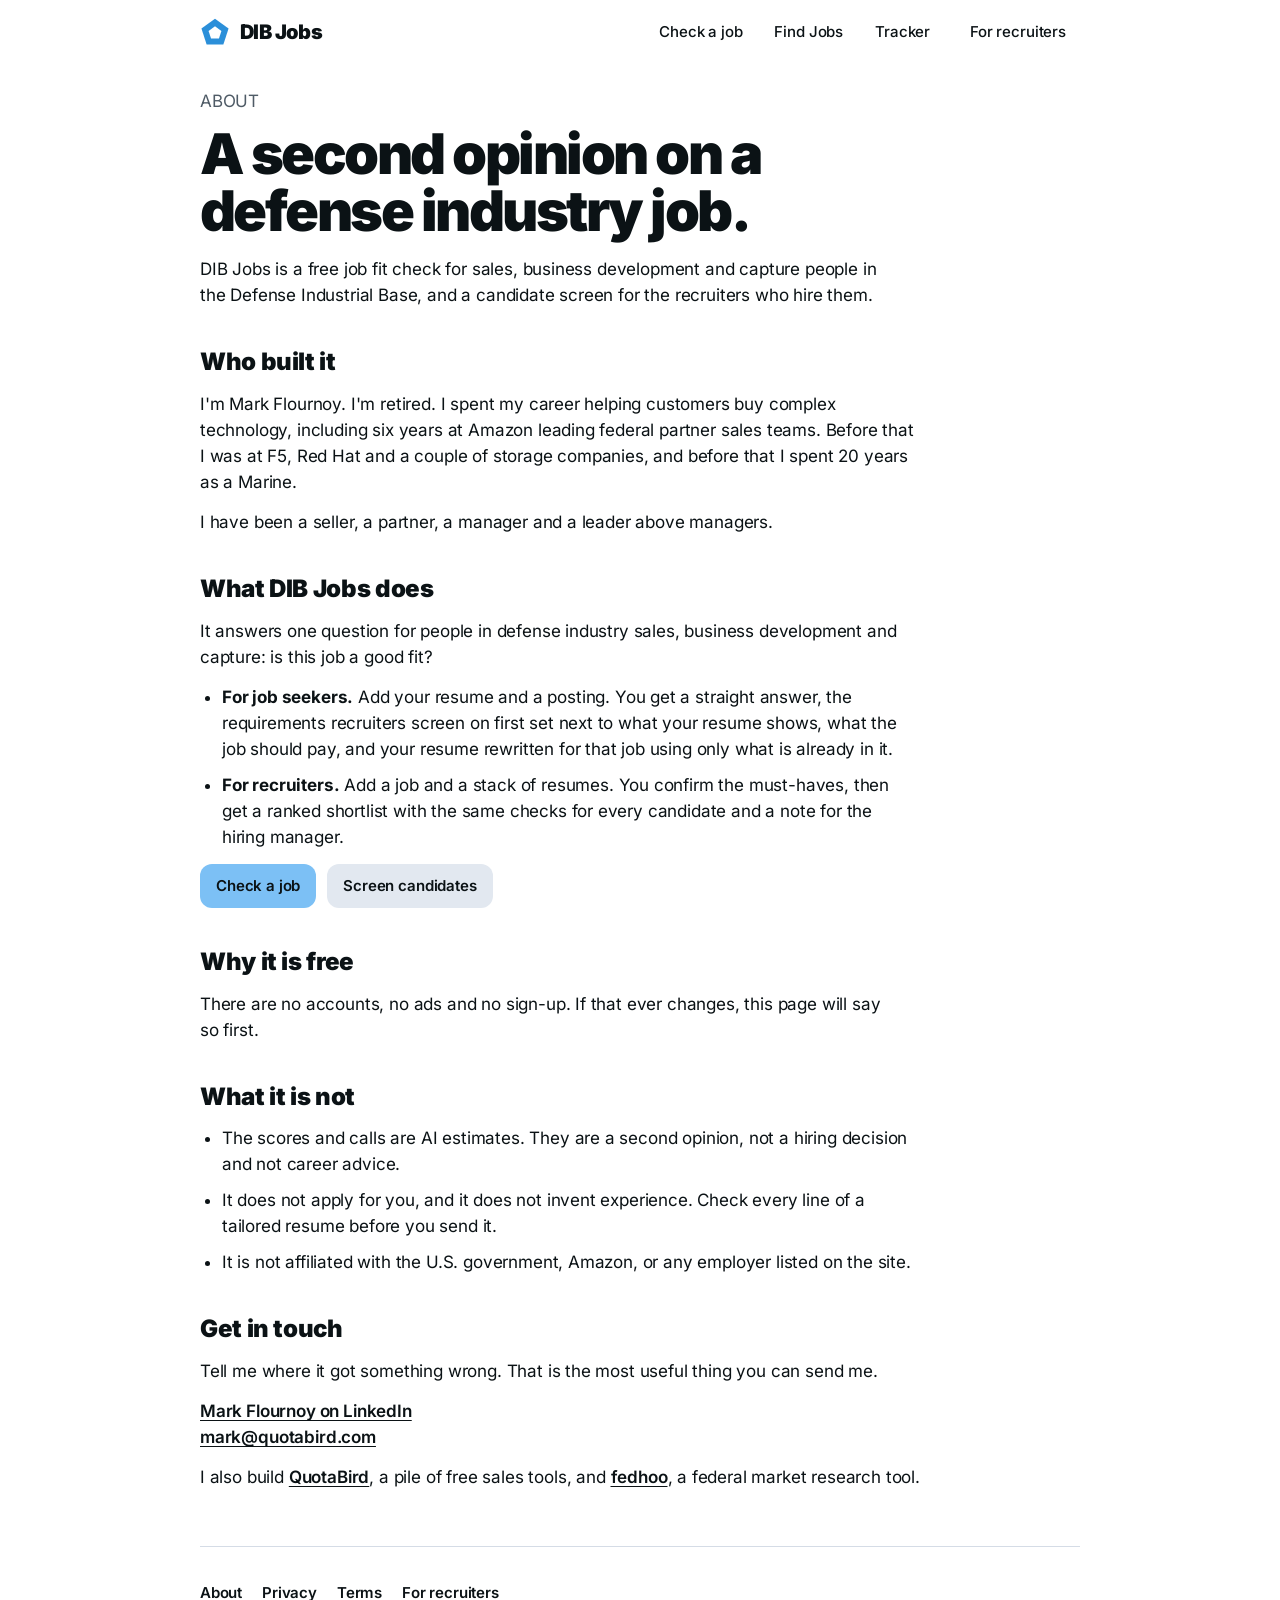
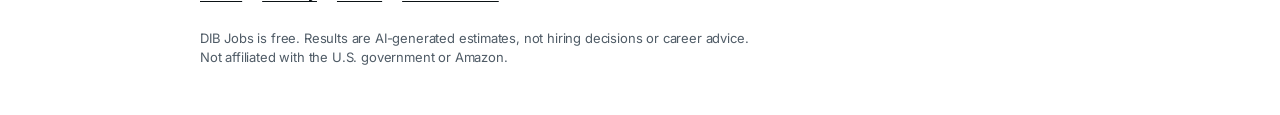
==== about/index.html @ daa4bf5b "ui" ====
<!DOCTYPE html>
<html lang="en">
<head>
    <meta charset="UTF-8">
    <meta name="viewport" content="width=device-width, initial-scale=1.0">
    <title>About DIB Jobs</title>
    <meta name="description" content="Who built DIB Jobs, what it does for defense industry job seekers and recruiters, and why it is free.">
    <meta name="theme-color" content="#ffffff">
    <meta name="color-scheme" content="light">
    <link rel="canonical" href="https://dibjobs.com/about/">
    <meta property="og:type" content="website">
    <meta property="og:site_name" content="DIB Jobs">
    <meta property="og:title" content="About DIB Jobs">
    <meta property="og:description" content="Who built DIB Jobs, what it does for defense industry job seekers and recruiters, and why it is free.">
    <meta property="og:url" content="https://dibjobs.com/about/">
    <meta property="og:image" content="https://dibjobs.com/og-fit-83-2x.png">
    <meta name="twitter:card" content="summary_large_image">
    <!-- Icons -->
    <link rel="icon" href="../favicon.ico" sizes="48x48">
    <link rel="icon" type="image/svg+xml" href="../favicon.svg">
    <link rel="apple-touch-icon" href="../apple-touch-icon.png">
    <link rel="manifest" href="../site.webmanifest">
    <link rel="preload" href="../assets/fonts/inter-latin-wght-normal.woff2" as="font" type="font/woff2" crossorigin>
    <link rel="stylesheet" href="../assets/app.css?v=44">
    <!-- Google tag (gtag.js) -->
    <script async src="https://www.googletagmanager.com/gtag/js?id=G-N10ZLNFZHE"></script>
    <script>
      window.dataLayer = window.dataLayer || [];
      function gtag(){dataLayer.push(arguments);}
      gtag('js', new Date());
      gtag('config', 'G-N10ZLNFZHE');
    </script>
</head>
<body>
<svg xmlns="http://www.w3.org/2000/svg" style="display:none" aria-hidden="true">
    <symbol id="i-chevron" viewBox="0 -960 960 960"><path d="M469-358q-5-2-10-7L261-563q-9-9-8.5-21.5T262-606q9-9 21.5-9t21.5 9l175 176 176-176q9-9 21-8.5t21 9.5q9 9 9 21.5t-9 21.5L501-365q-5 5-10 7t-11 2q-6 0-11-2Z"/></symbol>
</svg>
<div class="app">
<header class="site-header">
    <a class="brand" href="../">
        <svg xmlns="http://www.w3.org/2000/svg" viewBox="0 0 100 100" aria-hidden="true"><path fill="#2b8fd9" d="M50 5.5 95.2 38.3 77.9 91.5H22.1L4.8 38.3z"/><path fill="#fff" d="M50 31 71.4 46.5 63.2 71.7H36.8L28.6 46.5z"/></svg>
        <span class="brand-title">DIB Jobs</span>
    </a>
    <nav class="nav" id="mainTabs" aria-label="Sections">
        <a class="nav-item" href="../">Check a job</a>
        <a class="nav-item" href="../#find">Find Jobs</a>
        <a class="nav-item" href="../#tracker">Tracker</a>
    </nav>
    <button class="nav-toggle" id="navToggle" aria-expanded="false" aria-controls="navMore">Menu<svg class="icon"><use href="#i-chevron"/></svg></button>
    <div class="nav-more" id="navMore">
        <a class="nav-item" href="../screen/">For recruiters</a>
        <a class="nav-item menu-only" href="../about/" aria-current="page">About</a>
        <a class="nav-item menu-only" href="../privacy/">Privacy</a>
        <a class="nav-item menu-only" href="../terms/">Terms</a>
    </div>
</header>

<main>
    <article class="view doc">
        <div class="page-intro">
            <p class="eyebrow">About</p>
            <h1 class="h1">A second opinion on a defense industry job.</h1>
            <p class="lede">DIB Jobs is a free job fit check for sales, business development and capture people in the Defense Industrial Base, and a candidate screen for the recruiters who hire them.</p>
        </div>
        <section>
            <h2>Who built it</h2>
            <p>I'm Mark Flournoy. I'm retired. I spent my career helping customers buy complex technology, including six years at Amazon leading federal partner sales teams. Before that I was at F5, Red Hat and a couple of storage companies, and before that I spent 20 years as a Marine.</p>
            <p>I have been a seller, a partner, a manager and a leader above managers.</p>
        </section>
        <section>
            <h2>What DIB Jobs does</h2>
            <p>It answers one question for people in defense industry sales, business development and capture: is this job a good fit?</p>
            <ul>
                <li><strong>For job seekers.</strong> Add your resume and a posting. You get a straight answer, the requirements recruiters screen on first set next to what your resume shows, what the job should pay, and your resume rewritten for that job using only what is already in it.</li>
                <li><strong>For recruiters.</strong> Add a job and a stack of resumes. You confirm the must-haves, then get a ranked shortlist with the same checks for every candidate and a note for the hiring manager.</li>
            </ul>
            <p><a class="btn primary" href="../">Check a job</a> <a class="btn" href="../screen/">Screen candidates</a></p>
        </section>
        <section>
            <h2>Why it is free</h2>
            <p>There are no accounts, no ads and no sign-up. If that ever changes, this page will say so first.</p>
        </section>
        <section>
            <h2>What it is not</h2>
            <ul>
                <li>The scores and calls are AI estimates. They are a second opinion, not a hiring decision and not career advice.</li>
                <li>It does not apply for you, and it does not invent experience. Check every line of a tailored resume before you send it.</li>
                <li>It is not affiliated with the U.S. government, Amazon, or any employer listed on the site.</li>
            </ul>
        </section>
        <section>
            <h2>Get in touch</h2>
            <p>Tell me where it got something wrong. That is the most useful thing you can send me.</p>
            <p><a href="https://www.linkedin.com/in/markflournoy/" rel="noopener">Mark Flournoy on LinkedIn</a><br><a href="mailto:mark@quotabird.com">mark@quotabird.com</a></p>
            <p>I also build <a href="https://quotabird.com/" rel="noopener">QuotaBird</a>, a pile of free sales tools, and <a href="https://fedhoo.com" rel="noopener">fedhoo</a>, a federal market research tool.</p>
        </section>
    </article>
</main>

<footer class="site-footer">
    <nav class="foot-links" aria-label="About this site">
        <a href="../about/">About</a><a href="../privacy/">Privacy</a><a href="../terms/">Terms</a><a href="../screen/">For recruiters</a>
    </nav>
    <p>DIB Jobs is free. Results are AI-generated estimates, not hiring decisions or career advice.<br>Not affiliated with the U.S. government or Amazon.</p>
</footer>
</div>
<script>
(function(){var n=document.getElementById('navMore'),t=document.getElementById('navToggle');if(!n||!t)return;function s(o){n.classList.toggle('open',o);t.setAttribute('aria-expanded',o?'true':'false');}
t.addEventListener('click',function(){s(!n.classList.contains('open'));});document.addEventListener('click',function(e){if(!e.target.closest('#navToggle, #navMore'))s(false);});document.addEventListener('keydown',function(e){if(e.key==='Escape')s(false);});})();
</script>
</body>
</html>
---- assets/app.css ----
/* ==========================================================================
   DIB Jobs - styled to the QuotaBird UI and UX style guide
   White canvas, near-black ink, pale blue-gray panels, sky-blue action.
   Flat fills and fine separators; only floating menus and dialogs have elevation.
   Inter throughout; a 900-weight headline over reading-weight interface text.
   ========================================================================== */
@font-face { font-family: 'Inter'; font-style: normal; font-weight: 100 900; font-display: swap; src: url(fonts/inter-latin-wght-normal.woff2) format('woff2'); }

:root {
    /* Tokens measured in the style guide */
    --page: #ffffff;
    --ink: #0b1215;
    --muted: #4f5b66;
    --panel: #eef2f8;
    --control: #e2e8f0;
    --action: #7cc0f5;
    --caution: #fcec60;
    /* Not in the guide: companions to the caution yellow for the other two verdicts, and a hairline */
    --good: #9fe7b5;
    --bad: #ffa79b;
    --hairline: #d5dce6;
    --action-hover: #68b3ee;
    --control-hover: #d5dde8;
    --danger-ink: #a3180e;
    --good-ink: #0d5c2e;
    /* Radii: small controls / panels / verdict / pill / inset segment */
    --r-sm: 12px; --r-md: 16px; --r-lg: 24px; --r-pill: 999px; --r-seg: 8px;
    --font: 'Inter', system-ui, -apple-system, 'Segoe UI', Roboto, Arial, sans-serif;
    --ease: cubic-bezier(0.2, 0, 0, 1);
    --float: 0 8px 28px rgba(11, 18, 21, 0.16), 0 1px 3px rgba(11, 18, 21, 0.12);
}

/* ---------- Base ---------- */
*, *::before, *::after { box-sizing: border-box; }
html { scroll-behavior: smooth; -webkit-text-size-adjust: 100%; }
body { margin: 0; min-height: 100vh; background: var(--page); color: var(--ink); font: 400 17px/25px var(--font); letter-spacing: -0.01em; -webkit-font-smoothing: antialiased; }
h1, h2, h3, h4, p, ul, ol { margin: 0; }
ul, ol { padding: 0; list-style: none; }
a { color: var(--ink); text-underline-offset: 3px; }
[hidden] { display: none !important; }
img { max-width: 100%; }
:focus-visible { outline: 3px solid var(--ink); outline-offset: 2px; }
::selection { background: var(--action); color: var(--ink); }
.icon { width: 20px; height: 20px; flex: none; fill: currentColor; }
button { font: inherit; color: inherit; }

/* ---------- Type ---------- */
.h1 { font: 900 36px/1.02 var(--font); letter-spacing: -0.045em; }
.h1.sm { font-size: 36px; }
.h3, .section-title { font: 900 24px/28.8px var(--font); letter-spacing: -0.015em; }
.title-md { font: 700 17px/24px var(--font); letter-spacing: -0.01em; }
.title-sm, .label-lg { font: 700 15px/19.5px var(--font); }
.lede, .body-lg { font: 400 17px/25px var(--font); letter-spacing: -0.01em; }
.body-md { font: 400 15px/22px var(--font); letter-spacing: -0.005em; }
.body-sm { font: 400 13px/18px var(--font); }
.label-md { font: 600 13px/18px var(--font); }
.eyebrow, .overline { font: 600 12px/16px var(--font); letter-spacing: 0.08em; text-transform: uppercase; color: var(--muted); }
.muted { color: var(--muted); }
@media (min-width: 960px) { .page-intro .h1 { font-size: 56px; line-height: 57.12px; } }

/* ---------- Frame: centered 920px wrapper, contents left-aligned ---------- */
.app { max-width: 920px; margin: 0 auto; padding: 0 20px; }
.site-header { display: flex; align-items: center; gap: 12px; min-height: 64px; position: relative; }
.brand { display: flex; align-items: center; gap: 10px; text-decoration: none; margin-right: auto; }
.brand svg { width: 30px; height: 30px; color: #2b8fd9; }
.brand-title { font: 900 20px/24px var(--font); letter-spacing: -0.03em; }
.nav { display: flex; align-items: center; gap: 4px; }
.nav-more { display: flex; align-items: center; }
.nav-item { display: inline-flex; align-items: center; gap: 6px; min-height: 40px; padding: 8px 14px; border: 0; border-radius: var(--r-sm); background: none; cursor: pointer; text-decoration: none; font: 500 15px/20px var(--font); letter-spacing: -0.01em; color: var(--ink); }
.nav-item:hover { background: var(--panel); }
.nav-item[aria-current="page"] { background: var(--control); font-weight: 600; }
.nav-toggle { display: none; align-items: center; gap: 4px; min-height: 40px; padding: 8px 10px 8px 14px; border: 0; border-radius: var(--r-sm); background: var(--control); cursor: pointer; font: 600 15px/20px var(--font); }
.badge { min-width: 20px; height: 20px; padding: 0 6px; border-radius: var(--r-pill); background: var(--ink); color: #fff; font: 600 12px/20px var(--font); text-align: center; font-variant-numeric: tabular-nums; }
.badge:not(.neutral) { background: var(--danger-ink); }

main { padding: 24px 0 56px; }
.view > * + * { margin-top: 32px; }
.page-intro { max-width: 760px; }
.page-intro .eyebrow + .h1 { margin-top: 12px; }
.page-intro .lede { margin-top: 16px; max-width: 680px; }
.stack > * + * { margin-top: 16px; }
.stack-sm > * + * { margin-top: 8px; }
.row { display: flex; align-items: center; gap: 8px; flex-wrap: wrap; }
.row.between { justify-content: space-between; }
.row.end { justify-content: flex-end; }
.grow { flex: 1; min-width: 0; }
.grid-2 { display: grid; grid-template-columns: 1fr 1fr; gap: 24px; align-items: start; }
.grid-3 { display: grid; grid-template-columns: repeat(3, 1fr); gap: 14px; }
.section { margin-top: 48px; }
.panel > .section:first-child, .view > .section:first-child { margin-top: 0; }
.section:not(.grid-2) > * + * { margin-top: 14px; }

/* Calculator layout: inputs left, answer right at 880px and up */
.calc { display: grid; gap: 24px; }
@media (min-width: 880px) {
    .calc { grid-template-columns: 5fr 6fr; gap: 32px; align-items: start; }
    .calc-inputs { grid-column: 1; grid-row: 1; }
    .calc-result { grid-column: 2; grid-row: 1; position: sticky; top: 16px; }
}
.calc-inputs > * + * { margin-top: 16px; }

/* ---------- Surfaces: flat, no resting shadow ---------- */
.panel, .card { border-radius: var(--r-md); padding: 20px; background: var(--panel); }
.panel.accent { background: var(--control); }
.plain { padding: 0; }
.card-head { display: flex; align-items: flex-start; justify-content: space-between; gap: 12px; margin-bottom: 16px; }

/* ---------- Buttons ---------- */
.btn { display: inline-flex; align-items: center; justify-content: center; gap: 8px; min-height: 44px; padding: 10px 16px; border: 0; border-radius: var(--r-sm); cursor: pointer; background: var(--control); color: var(--ink); font: 600 15px/20px var(--font); letter-spacing: -0.01em; text-decoration: none; white-space: nowrap; transition: background 120ms var(--ease); -webkit-tap-highlight-color: transparent; }
.btn:hover { background: var(--control-hover); }
.btn.primary { background: var(--action); }
.btn.primary:hover { background: var(--action-hover); }
.btn.text { background: none; padding: 10px 8px; text-decoration: underline; text-underline-offset: 3px; font-weight: 500; }
.btn.text:hover { background: var(--panel); }
.btn.danger { color: var(--danger-ink); }
.btn.lg { min-height: 52px; padding: 14px 22px; font-size: 17px; width: 100%; }
.btn .icon { width: 20px; height: 20px; }
.btn:disabled { opacity: .55; cursor: not-allowed; }
.icon-btn { width: 44px; height: 44px; display: inline-grid; place-items: center; flex: none; border: 0; border-radius: var(--r-sm); background: transparent; cursor: pointer; transition: background 120ms var(--ease), transform 160ms var(--ease); }
.icon-btn:hover { background: var(--control); }
.icon-btn .icon { width: 22px; height: 22px; }
.spinner { width: 18px; height: 18px; border: 2px solid currentColor; border-top-color: transparent; border-radius: 50%; animation: spin .8s linear infinite; }
@keyframes spin { to { transform: rotate(360deg); } }

/* ---------- Floating menu (the elevation exception) ---------- */
.menu-anchor { position: relative; }
.menu { position: absolute; right: 0; top: 48px; z-index: 40; min-width: 250px; padding: 8px; border-radius: var(--r-md); background: var(--page); box-shadow: var(--float); }
.menu-item { width: 100%; min-height: 44px; padding: 8px 12px; display: flex; align-items: center; gap: 12px; border: 0; border-radius: var(--r-seg); background: none; cursor: pointer; font: 500 15px/20px var(--font); text-align: left; }
.menu-item:hover { background: var(--panel); }
.menu-item .tick { margin-left: auto; visibility: hidden; }
.menu-item[aria-checked="true"] .tick { visibility: visible; }
.menu-item.saved .label { flex: 1; overflow: hidden; text-overflow: ellipsis; white-space: nowrap; }
.menu hr { border: 0; height: 1px; background: var(--hairline); margin: 8px 4px; }
.menu .menu-empty { padding: 6px 12px; font: 600 12px/16px var(--font); letter-spacing: .08em; text-transform: uppercase; color: var(--muted); }

/* ---------- Segmented control (result sections, templates) ---------- */
.tabs { display: flex; gap: 2px; padding: 4px; border-radius: var(--r-sm); background: var(--control); overflow-x: auto; scrollbar-width: none; }
.tabs::-webkit-scrollbar { display: none; }
.tab { flex: 1 0 auto; min-height: 40px; padding: 8px 14px; border: 0; border-radius: var(--r-seg); background: none; cursor: pointer; font: 600 15px/22px var(--font); letter-spacing: -0.01em; white-space: nowrap; }
.tab:hover { background: var(--control-hover); }
.tab[aria-selected="true"] { background: var(--ink); color: #fff; }
.tab:focus-visible { outline-offset: -3px; outline-color: var(--action); }
.panel-body, #results .panel[role="tabpanel"] { background: none; padding: 32px 0 0 !important; border-radius: 0; }

/* ---------- Chips ---------- */
.chips { display: flex; flex-wrap: wrap; gap: 8px; }
.chip { display: inline-flex; align-items: center; gap: 8px; min-height: 44px; padding: 10px 14px; border: 0; border-radius: var(--r-sm); background: var(--control); color: var(--ink); font: 500 15px/18.75px var(--font); letter-spacing: -0.01em; text-decoration: none; cursor: default; }
a.chip, button.chip { cursor: pointer; transition: background 120ms var(--ease); }
a.chip:hover, button.chip:hover { background: var(--control-hover); }
.chip .icon { width: 18px; height: 18px; }
.chip.sm { min-height: 28px; padding: 4px 10px; border-radius: var(--r-seg); font: 600 13px/18px var(--font); }
.chip.tonal { background: var(--ink); color: #fff; }
.chip.sm.tonal, .chip.ok { background: var(--control); color: var(--ink); }
.chip.miss { background: none; box-shadow: inset 0 0 0 1.5px var(--muted); color: var(--muted); }
.chip.status-ok { background: var(--good); }
.chip.warn { background: var(--caution); }
.chip.bad { background: var(--bad); }
.chip .star { font-size: 12px; }
#templateChips .chip.tonal { background: var(--ink); color: #fff; }

/* ---------- Fields ---------- */
.field { display: block; }
.field-label { display: block; margin-bottom: 6px; font: 700 15px/19.5px var(--font); }
.field textarea, .field input[type="text"], .field input[type="url"], .field input[type="date"], .field select, .select { width: 100%; min-height: 48px; padding: 12px 14px; border: 1.5px solid transparent; border-radius: var(--r-sm); background: var(--page); color: var(--ink); font: 400 17px/25px var(--font); letter-spacing: -0.01em; transition: border-color 120ms var(--ease); }
.field textarea { display: block; min-height: 150px; resize: vertical; font-size: 15px; line-height: 22px; }
.field textarea:hover, .field input:hover, .field select:hover, .select:hover { border-color: var(--hairline); }
.field textarea:focus, .field input:focus, .field select:focus, .select:focus { outline: none; border-color: var(--ink); }
.field textarea::placeholder, .field input::placeholder { color: var(--muted); opacity: 1; }
.field.sm input, .field.sm select, .select.sm { min-height: 44px; padding: 9px 12px; font-size: 15px; line-height: 22px; }
.field.sm textarea { min-height: 72px; }
.supporting { display: flex; justify-content: space-between; gap: 16px; margin-top: 6px; font: 400 13px/18px var(--font); color: var(--muted); font-variant-numeric: tabular-nums; }
.field-error { padding: 12px 14px; border-radius: var(--r-sm); background: var(--bad); font: 600 15px/22px var(--font); }
textarea.drop-target { border-color: var(--ink) !important; border-style: dashed !important; }
#jobField textarea { min-height: 200px; }
.analyze-bar { display: flex; flex-direction: column; gap: 10px; }

/* ---------- Switch / checkbox ---------- */
.switch-row { display: flex; align-items: center; gap: 14px; cursor: pointer; }
.switch-row input { position: absolute; opacity: 0; width: 0; height: 0; }
.switch { position: relative; flex: none; width: 48px; height: 28px; border-radius: var(--r-pill); background: var(--muted); transition: background 120ms var(--ease); }
.switch::after { content: ''; position: absolute; top: 3px; left: 3px; width: 22px; height: 22px; border-radius: 50%; background: #fff; transition: transform 160ms var(--ease); }
.switch-row input:checked + .switch { background: var(--ink); }
.switch-row input:checked + .switch::after { transform: translateX(20px); }
.switch-row input:focus-visible + .switch { outline: 3px solid var(--ink); outline-offset: 2px; }
.switch-row .body-sm { color: var(--muted); display: block; }
.checkbox { width: 20px; height: 20px; accent-color: var(--ink); cursor: pointer; flex: none; margin: 12px; }

/* ---------- Dropzone ---------- */
.dropzone { display: flex; align-items: center; gap: 14px; padding: 14px; cursor: pointer; border: 1.5px dashed var(--muted); border-radius: var(--r-sm); background: var(--page); transition: border-color 120ms var(--ease), background 120ms var(--ease); }
.dropzone:hover { border-color: var(--ink); }
.dropzone .dz-icon { width: 44px; height: 44px; border-radius: var(--r-sm); display: grid; place-items: center; flex: none; background: var(--action); }
.dropzone .dz-icon .icon { width: 24px; height: 24px; }
.dropzone u { font-weight: 600; }
.dropzone .body-lg { font-size: 15px; line-height: 22px; font-weight: 500; }
body.file-dragging .dropzone, .dropzone.drop-target { border-color: var(--ink); border-style: solid; background: var(--control); }
.dropzone.busy { cursor: progress; opacity: .7; }

/* ---------- Banners ---------- */
.banner { display: flex; align-items: flex-start; gap: 12px; padding: 12px 14px; border-radius: var(--r-sm); background: var(--page); font: 400 15px/22px var(--font); }
.banner > .icon { width: 22px; height: 22px; margin-top: 0; }
.banner .grow strong { font-weight: 700; word-break: break-word; }
.banner.warn { background: var(--caution); }
.banner.error { background: var(--bad); }
.banner.info { background: var(--control); }
.banner .btn { margin: -6px -6px -6px 0; background: var(--page); color: var(--ink); }

/* ---------- Disclosure ---------- */
details.disclosure > summary { display: flex; align-items: center; gap: 10px; min-height: 44px; cursor: pointer; list-style: none; font: 600 15px/20px var(--font); border-radius: var(--r-seg); }
details.disclosure > summary::-webkit-details-marker { display: none; }
details.disclosure > summary .chev { margin-left: auto; transition: transform 160ms var(--ease); }
details.disclosure[open] > summary .chev { transform: rotate(180deg); }
details.disclosure > .disclosure-body { padding: 4px 0 8px; }
.calc-inputs .panel details.disclosure { border-top: 1px solid var(--hairline); margin-top: 12px !important; padding-top: 4px; }
.checklist li { display: flex; gap: 10px; align-items: flex-start; padding: 6px 0; font: 400 15px/22px var(--font); }
.checklist .pass .icon { color: var(--good-ink); }
.checklist .flag .icon { color: var(--danger-ink); }
.bullets li { position: relative; padding: 3px 0 3px 18px; font: 400 15px/22px var(--font); color: var(--muted); }
.bullets li::before { content: ''; position: absolute; left: 4px; top: 12px; width: 5px; height: 5px; border-radius: 50%; background: currentColor; }

/* ---------- Loading ---------- */
.linear-progress { height: 10px; border-radius: var(--r-pill); background: var(--control); overflow: hidden; }
.linear-progress > div { height: 100%; width: 5%; border-radius: var(--r-pill); background: var(--ink); transition: width 200ms var(--ease); }
/* The waiting state is the answer panel with its contents still to come: same heading, same requirement rows. */
.loading-panel .verdict-label { margin-top: 8px; }
.loading-panel .linear-progress { margin-top: 18px; background: var(--page); }
.loading-note { margin-top: 12px; }
.loading-panel .req-list.on-panel { margin-top: 16px; }
.loading-panel .req-main { flex: 1; }
.loading-panel .skeleton { display: block; border-radius: 6px; }
.loading-panel .sk-chip { flex: none; width: 64px; height: 26px; border-radius: var(--r-pill); }
.skeleton { position: relative; overflow: hidden; border-radius: var(--r-seg); background: var(--control); }
.skeleton::after { content: ''; position: absolute; inset: 0; transform: translateX(-100%); background: linear-gradient(90deg, transparent, rgba(255,255,255,.7), transparent); animation: shimmer 1.4s infinite; }
@keyframes shimmer { to { transform: translateX(100%); } }
.sk-line { height: 16px; margin-top: 12px; }

/* ---------- Verdict: big number, plain judgment, explanation ---------- */
.verdict { border-radius: var(--r-lg); padding: 24px; background: var(--panel); transition: background 200ms var(--ease); }
.verdict[data-tone="good"] { background: var(--good); }
.verdict[data-tone="caution"] { background: var(--caution); }
.verdict[data-tone="bad"] { background: var(--bad); }
.verdict:not([data-tone="neutral"]) .eyebrow { color: var(--ink); }
.verdict-num { display: flex; align-items: flex-end; gap: 12px; margin-top: 12px; }
.verdict-num b { font: 900 96px/86.4px var(--font); letter-spacing: -0.06em; font-variant-numeric: tabular-nums; }
.verdict-num span { font: 600 13px/17px var(--font); padding-bottom: 6px; }
.verdict-label { margin-top: 14px; font: 850 28px/29.4px var(--font); letter-spacing: -0.025em; }
.verdict-explain { margin-top: 10px; font: 500 22px/28.6px var(--font); letter-spacing: -0.015em; }
.rec-reasons { margin-top: 14px; }
.rec-reasons li { position: relative; padding: 3px 0 3px 18px; font: 400 15px/22px var(--font); }
.rec-reasons li::before { content: ''; position: absolute; left: 4px; top: 12px; width: 5px; height: 5px; border-radius: 50%; background: currentColor; }
.rec-next { display: flex; gap: 8px; align-items: flex-start; margin-top: 12px; font: 700 15px/22px var(--font); }
.rec-next .icon { margin-top: 1px; }
.verdict-chips { margin-top: 16px; }
.verdict .chip.sm { background: rgba(255, 255, 255, .6); }
.verdict[data-tone="neutral"] .chip.sm { background: var(--page); }
.example-tag { display: inline-block; margin-right: 8px; padding: 2px 8px; border-radius: 6px; background: var(--ink); color: #fff; }

/* Breakdown rows: labels left, values right, hairlines between */
.rows { border-radius: var(--r-md); background: var(--panel); padding: 0 16px; }
.row-item { display: flex; align-items: center; justify-content: space-between; gap: 16px; min-height: 52px; font: 400 17px/25px var(--font); }
.row-item + .row-item { border-top: 1px solid var(--hairline); }
.row-item b { font: 500 19px/19px var(--font); letter-spacing: -0.01em; font-variant-numeric: tabular-nums; text-align: right; }

/* ---------- Lists ---------- */
.list { border-radius: var(--r-md); background: var(--panel); padding: 0 16px; }
.list-item { display: flex; gap: 12px; align-items: flex-start; padding: 14px 0; }
.list-item + .list-item { border-top: 1px solid var(--hairline); }
/* Green circled check for a strength, red circled minus for a gap. */
.list-item .lead { width: 22px; height: 22px; flex: none; margin-top: 1px; }
.list-item .lead.ok { color: var(--good-ink); }
.list-item .lead.gap { color: var(--danger-ink); }
.list-item .headline-text { font: 700 17px/24px var(--font); letter-spacing: -0.01em; }
.list-item .support-text { font: 400 15px/22px var(--font); color: var(--muted); }
.panel:not([role="tabpanel"]) .list { background: var(--page); }

/* ---------- Tables ---------- */
.table-wrap { overflow-x: auto; border-radius: var(--r-md); background: var(--panel); padding: 0 16px; }
table.data { width: 100%; border-collapse: collapse; font: 400 15px/22px var(--font); font-variant-numeric: tabular-nums; }
table.data th { text-align: left; padding: 14px 12px 10px 0; font: 600 12px/16px var(--font); letter-spacing: .08em; text-transform: uppercase; color: var(--muted); white-space: nowrap; }
table.data td { padding: 14px 12px 14px 0; border-top: 1px solid var(--hairline); vertical-align: top; }
table.data th[scope="row"] { font: 700 15px/22px var(--font); letter-spacing: -0.01em; text-transform: none; color: var(--ink); border-top: 1px solid var(--hairline); white-space: normal; padding: 14px 12px 14px 0; }
table.data td:last-child, table.data th:last-child { padding-right: 0; }
table.data td.status-cell { text-align: right; }
table.data td.best { font-weight: 700; }
table.data td.best strong { display: inline-block; padding: 2px 10px; border-radius: 8px; background: var(--good); }

/* ---------- Market intel charts ---------- */
.chart-card { padding: 16px 20px 20px; }
.chart-value { font: 900 28px/32px var(--font); letter-spacing: -0.03em; font-variant-numeric: tabular-nums; margin-top: 6px; }
.comp-bar { position: relative; height: 12px; border-radius: 6px; background: var(--control); margin: 36px 0 12px; }
.comp-bar .base, .comp-bar .ote { position: absolute; top: 0; bottom: 0; border-radius: 6px; transition: left 200ms var(--ease), width 200ms var(--ease); }
.comp-bar .base { background: var(--muted); }
.comp-bar .ote { background: var(--action); box-shadow: inset 0 0 0 1.5px var(--ink); }
.comp-bar .marker { position: absolute; top: -5px; width: 4px; height: 22px; border-radius: 2px; background: var(--ink); transform: translateX(-50%); transition: left 200ms var(--ease); }
.comp-bar .marker::after { content: attr(data-label); position: absolute; bottom: 26px; left: 50%; transform: translateX(-50%); white-space: nowrap; font: 600 13px/16px var(--font); font-variant-numeric: tabular-nums; }
.legend { display: flex; gap: 6px 14px; flex-wrap: wrap; font: 500 13px/18px var(--font); color: var(--muted); font-variant-numeric: tabular-nums; }
.legend i { display: inline-block; width: 12px; height: 12px; border-radius: 4px; margin-right: 6px; vertical-align: -1px; }
.timeline { display: grid; grid-template-columns: repeat(4, 1fr); text-align: center; margin-top: 16px; }
.timeline div { position: relative; padding-top: 28px; font: 700 13px/18px var(--font); }
.timeline div::before { content: ''; position: absolute; top: 2px; left: 50%; width: 16px; height: 16px; margin-left: -8px; border-radius: 50%; background: var(--ink); z-index: 1; }
.timeline div + div::after { content: ''; position: absolute; top: 9px; right: 50%; width: 100%; height: 2px; background: var(--muted); }
.timeline small { display: block; font: 400 13px/18px var(--font); color: var(--muted); font-variant-numeric: tabular-nums; }

/* ---------- Rewrites / Q&A / paper ---------- */
.rewrite { border-radius: var(--r-md); overflow: hidden; background: var(--panel); }
.rewrite > div { padding: 14px 16px; font: 400 15px/22px var(--font); }
.rewrite .before { color: var(--muted); }
.rewrite .after { border-top: 1px solid var(--hairline); }
.rewrite .before + .after { background: none; }
.rewrite .tag { display: block; font: 600 12px/16px var(--font); letter-spacing: .08em; text-transform: uppercase; color: var(--muted); margin-bottom: 4px; }
.rewrite .after > span:not(.tag) { font-weight: 500; color: var(--ink); }
.rewrite .why { margin-top: 6px; font-size: 13px; line-height: 18px; color: var(--muted); }
.rewrite .foot { display: flex; justify-content: space-between; align-items: center; padding: 4px 8px 4px 16px; border-top: 1px solid var(--hairline); font-size: 13px; color: var(--muted); font-variant-numeric: tabular-nums; }
.qa > summary { font: 700 17px/24px var(--font) !important; padding: 10px 0 !important; min-height: 52px !important; }
.qa + .qa { border-top: 1px solid var(--hairline); }
#interviewQuestionsList { border-radius: var(--r-md); background: var(--panel); padding: 4px 16px; }
.prose { font: 400 15px/23px var(--font); white-space: pre-wrap; overflow-wrap: anywhere; }
.paper { padding: 16px; border-radius: var(--r-md); background: var(--panel); }
.resume-preview { padding: 24px; background: var(--page); box-shadow: inset 0 0 0 1.5px var(--hairline); }
.resume-preview h3 { font: 900 24px/28px var(--font); letter-spacing: -0.03em; }
.resume-preview h4 { font: 600 12px/16px var(--font); letter-spacing: .08em; text-transform: uppercase; color: var(--muted); margin: 18px 0 6px; padding-bottom: 6px; border-bottom: 1px solid var(--hairline); }
.resume-preview .job { margin-top: 10px; }
.resume-preview .job b { font-weight: 700; }
.resume-preview p, .resume-preview li, .resume-preview .job { font: 400 15px/22px var(--font); }
.resume-preview ul { margin: 4px 0 0; }
.resume-preview li { position: relative; padding-left: 16px; }
.resume-preview li::before { content: '•'; position: absolute; left: 2px; }

/* ---------- Chat ---------- */
.chat { display: flex; flex-direction: column; gap: 10px; }
.msg { max-width: 85%; padding: 12px 16px; border-radius: var(--r-md); font: 400 15px/23px var(--font); overflow-wrap: anywhere; }
.msg p + p { margin-top: 8px; }
.msg.user { align-self: flex-end; background: var(--ink); color: #fff; }
.msg.assistant { align-self: flex-start; background: var(--panel); }
.msg.thinking { color: var(--muted); font-style: italic; }
.avatar { width: 48px; height: 48px; border-radius: 50%; background: var(--control); object-fit: cover; flex: none; }

/* ---------- Tracker ---------- */
.tracker-head { align-items: flex-end; flex-wrap: nowrap; }
.job-card { border-radius: var(--r-md); background: var(--panel); }
.job-card.overdue { box-shadow: inset 5px 0 0 var(--danger-ink); }
.job-row { display: grid; grid-template-columns: auto minmax(0, 1fr) auto auto auto; gap: 8px 12px; align-items: center; padding: 10px 8px 10px 4px; }
.job-row .status-cell { grid-column: 4; grid-row: 1; }
.job-row > .icon-btn { grid-column: 5; grid-row: 1; }
.job-card .details { padding: 0 16px 16px 48px; }
.job-card .details-grid { display: grid; grid-template-columns: 1fr 180px; gap: 12px; }
.job-title { font: 700 17px/24px var(--font); letter-spacing: -0.01em; overflow: hidden; text-overflow: ellipsis; white-space: nowrap; }
.job-sub { font: 400 15px/22px var(--font); color: var(--muted); overflow: hidden; text-overflow: ellipsis; white-space: nowrap; }
.job-card.overdue .job-sub { color: var(--danger-ink) !important; font-weight: 600; }
.score-pill { display: inline-block; min-width: 46px; text-align: center; padding: 6px 10px; border-radius: var(--r-seg); font: 900 17px/20px var(--font); letter-spacing: -0.03em; font-variant-numeric: tabular-nums; background: var(--control); }
.score-pill.high { background: var(--good); }
.score-pill.mid { background: var(--caution); }
.score-pill.low { background: var(--bad); }
.empty { display: grid; justify-items: start; gap: 10px; padding: 24px; border-radius: var(--r-lg); background: var(--panel); }
.empty .art { display: none; }
.empty p { max-width: 520px; color: var(--muted); }
.empty .h3 { color: var(--ink); }

/* ---------- Snackbar + dialog (floating) ---------- */
.snackbar { position: fixed; left: 50%; bottom: 24px; z-index: 100; display: flex; align-items: center; gap: 8px; min-height: 48px; max-width: min(560px, calc(100vw - 32px)); padding: 4px 6px 4px 16px; border-radius: var(--r-sm); background: var(--ink); color: #fff; box-shadow: var(--float); font: 500 15px/22px var(--font); transform: translate(-50%, 24px); opacity: 0; pointer-events: none; visibility: hidden; transition: transform 240ms var(--ease), opacity 160ms var(--ease), visibility 0s linear 240ms; }
.snackbar.show { transform: translate(-50%, 0); opacity: 1; pointer-events: auto; visibility: visible; transition-delay: 0s; }
.snackbar .grow { padding: 8px 0; }
.snackbar .icon-btn { color: #fff; }
.snackbar .icon-btn:hover { background: rgba(255,255,255,.16); }
dialog.dialog { width: min(480px, calc(100vw - 40px)); padding: 24px; border: 0; border-radius: var(--r-lg); background: var(--page); color: var(--ink); box-shadow: var(--float); }
dialog.dialog::backdrop { background: rgba(11, 18, 21, .45); }
dialog.dialog h2 { font: 900 24px/28.8px var(--font); letter-spacing: -0.015em; margin-bottom: 12px; }
dialog.dialog .dialog-body { font: 400 15px/22px var(--font); color: var(--muted); }
dialog.dialog .field input { background: var(--panel); }
dialog.dialog .dialog-actions { display: flex; justify-content: flex-end; gap: 8px; margin-top: 24px; }
dialog.dialog .dialog-actions .btn.text { text-decoration: none; background: var(--control); font-weight: 600; padding: 10px 16px; }
dialog.dialog .dialog-actions #promptOk { background: var(--action); }
dialog.dialog .dialog-actions #promptOk.danger { background: var(--bad); color: var(--ink); }

/* ---------- Footer ---------- */
.site-footer { padding: 24px 0 48px; border-top: 1px solid var(--hairline); }
.site-footer .share { display: flex; align-items: center; gap: 8px 14px; flex-wrap: wrap; }
.site-footer p { margin-top: 14px; font: 400 13px/19px var(--font); color: var(--muted); max-width: 680px; }
.print-only { display: none; }

/* ---------- Quiet motion ---------- */
@keyframes rise { from { opacity: 0; transform: translateY(8px); } }
.enter, .enter-l, .enter-r { animation: rise 240ms var(--ease) both; }

/* ---------- Responsive ---------- */
@media (max-width: 879px) {
    .grid-2, .grid-3 { grid-template-columns: 1fr; }
    .job-card .details-grid { grid-template-columns: 1fr; }
}
@media (max-width: 699px) {
    /* Secondary header links collapse into the menu */
    /* The three working views stay visible as a full-width row; secondary links collapse into the menu */
    .site-header { flex-wrap: wrap; padding-top: 10px; gap: 8px 12px; }
    .nav-toggle { display: inline-flex; order: 2; }
    .nav { order: 3; flex: 1 0 100%; gap: 4px; padding: 4px; border-radius: var(--r-sm); background: var(--panel); }
    .nav .nav-item { flex: 1 1 0; justify-content: center; min-height: 44px; padding: 8px 6px; border-radius: var(--r-seg); font-size: 14px; white-space: nowrap; }
    .nav .nav-item[aria-current="page"] { background: var(--ink); color: #fff; }
    .nav .nav-item[aria-current="page"] .badge { background: #fff; color: var(--ink); }
    .nav-more { display: none; position: absolute; right: 0; top: 54px; z-index: 40; flex-direction: column; align-items: stretch; min-width: 200px; padding: 8px; border-radius: var(--r-md); background: var(--page); box-shadow: var(--float); }
    .nav-more.open { display: flex; }
    .nav-more .nav-item { min-height: 44px; }
    .search-fields { grid-template-columns: 1fr !important; }
    .search-actions .btn.primary, #handoffActions .btn { flex: 1 1 100%; justify-content: center; }
    .app { padding: 0 16px; }
    .verdict-num b { font-size: 76px; line-height: 70px; }
    .verdict-label { font-size: 24px; line-height: 26px; }
    .verdict-explain { font-size: 19px; line-height: 25px; }
    .job-card .details { padding: 0 16px 16px; }
    .msg { max-width: 94%; }
    .tracker-head { flex-wrap: wrap; align-items: flex-start; }
    .tracker-head > .grow { flex-basis: 100%; }
    .tracker-head .btn span.keep { position: static; }
    .tracker-head .btn span:not(.keep) { position: absolute !important; width: 1px; height: 1px; overflow: hidden; clip-path: inset(50%); white-space: nowrap; }
    /* Fit signals become stacked rows: status sits beside the signal name */
    table.data.stackable thead { display: none; }
    table.data.stackable tr { display: grid; grid-template-columns: 1fr auto; gap: 2px 12px; padding: 14px 0; }
    table.data.stackable tbody tr + tr { border-top: 1px solid var(--hairline); }
    table.data.stackable th[scope="row"], table.data.stackable td { padding: 0; border: 0; }
    table.data.stackable th[scope="row"] { grid-column: 1; grid-row: 1; }
    table.data.stackable td.status-cell { grid-column: 2; grid-row: 1; }
    table.data.stackable td[data-label] { grid-column: 1 / -1; color: var(--muted); }
    table.data.stackable td[data-label]::before { content: attr(data-label) ': '; font-weight: 600; color: var(--ink); }
}
@media (prefers-reduced-motion: reduce) {
    *, *::before, *::after { transition-duration: 0.01ms !important; animation-duration: 0.01ms !important; scroll-behavior: auto !important; }
}

/* ---------- Print: the report ---------- */
@media print {
    @page { margin: 14mm; }
    * { -webkit-print-color-adjust: exact; print-color-adjust: exact; animation: none !important; }
    .app { max-width: none; padding: 0; }
    .site-header, .tabs, .site-footer, .snackbar, .btn, .icon-btn, .page-intro, #inputs, #loading, #resultEmpty, #actionBar,
    #view-tracker, #view-explore, #panel-ask, #linkedinBlock, #templatesBlock, #researchBlock, #tailorBlock, .menu-anchor, .rec-next, .no-print { display: none !important; }
    #view-analyze { display: block !important; }
    main { padding: 0; }
    .calc { display: block; }
    .calc-result { position: static; }
    .print-only { display: block; }
    .print-header { display: flex !important; align-items: center; gap: 12px; padding-bottom: 12px; margin-bottom: 16px; border-bottom: 3px solid var(--ink); }
    .print-header svg { width: 34px; height: 34px; }
    .print-header .ph-title { font: 900 20px/24px var(--font); letter-spacing: -0.03em; }
    .print-header .ph-meta { margin-left: auto; text-align: right; font: 400 11px/16px var(--font); color: var(--muted); }
    #results .panel[role="tabpanel"] { display: block !important; padding-top: 20px !important; }
    #panel-resume, #panel-interview, #panel-outreach { break-before: page; }
    #results .panel[role="tabpanel"]:not(#panel-overview)::before { content: attr(data-title); display: block; font: 900 24px/28px var(--font); letter-spacing: -0.015em; margin-bottom: 12px; }
    .section { margin-top: 24px; }
    details.disclosure > .disclosure-body { display: block !important; }
    details.disclosure::details-content { content-visibility: visible; height: auto; }
    .panel, .list-item, .rewrite, .qa, .banner, tr, .verdict, .rows { break-inside: avoid; }
}

/* Compare table: column headers are job titles, so no uppercase label styling */
#compareTable thead th { text-transform: none; letter-spacing: -0.01em; font: 700 15px/20px var(--font); color: var(--ink); white-space: normal; vertical-align: bottom; }
#compareTable thead th .body-sm { font-weight: 400; color: var(--muted); }
@media print { #results #panel-ask { display: none !important; } }

/* ==========================================================================
   Recruiter page (screen/)
   ========================================================================== */
.sr { position: absolute; width: 1px; height: 1px; overflow: hidden; clip-path: inset(50%); white-space: nowrap; }
.panel .rows { background: var(--page); }
.queue-row { padding: 6px 0; gap: 10px; }
.queue-name { display: block; font: 700 17px/24px var(--font); letter-spacing: -0.01em; overflow: hidden; text-overflow: ellipsis; white-space: nowrap; }
.queue-status { display: block; font: 400 14px/20px var(--font); color: var(--muted); }
.queue-row .grow { min-width: 0; }
.th-sort { border: 0; background: none; padding: 0; cursor: pointer; font: inherit; letter-spacing: inherit; text-transform: inherit; color: inherit; text-decoration: underline; text-underline-offset: 3px; }
th[aria-sort="ascending"] .th-sort::after { content: ' \2191'; }
th[aria-sort="descending"] .th-sort::after { content: ' \2193'; }
table.ranking td.rank { width: 36px; font: 900 17px/22px var(--font); letter-spacing: -0.03em; color: var(--muted); }
table.ranking th[scope="row"] .sub { display: block; font: 400 14px/20px var(--font); color: var(--muted); }
table.ranking td.actions { text-align: right; white-space: nowrap; }
table.ranking td.actions .btn { min-height: 40px; padding: 8px 14px; background: var(--page); }
table.ranking td.status-cell { text-align: left; }
dialog.dialog.wide { width: min(760px, calc(100vw - 24px)); max-height: calc(100vh - 32px); overflow-y: auto; }
dialog.dialog.wide h2 { margin-bottom: 0; }
dialog.dialog .verdict-num b { font-size: 72px; line-height: 66px; }
@media (max-width: 699px) {
    table.ranking.stackable tr { grid-template-columns: auto 1fr auto auto; align-items: center; }
    table.ranking.stackable td.rank { grid-column: 1; grid-row: 1; width: auto; }
    table.ranking.stackable th[scope="row"] { grid-column: 2; grid-row: 1; }
    table.ranking.stackable td.score { grid-column: 3; grid-row: 1; }
    table.ranking.stackable td.status-cell { grid-column: 4; grid-row: 1; }
    table.ranking.stackable td[data-label], table.ranking.stackable td.actions { grid-column: 1 / -1; }
    table.ranking.stackable td.actions { text-align: left; padding-top: 6px; }
    dialog.dialog.wide { padding: 16px; }
}

/* ==========================================================================
   v9: decision-first result, compact first screen
   ========================================================================== */
/* Number and call share the top line: the fit score stays big, the decision sits beside it */
.verdict-head { display: flex; align-items: flex-end; gap: 16px 20px; flex-wrap: wrap; margin-top: 12px; }
.verdict-head .verdict-num { margin-top: 0; flex: none; }
.verdict-head .verdict-label { margin-top: 0; flex: 1 1 260px; font-size: 30px; line-height: 31px; padding-bottom: 6px; }
.verdict.preview .verdict-num b { font-size: 72px; line-height: 66px; }
.verdict.preview .verdict-label { font-size: 24px; line-height: 26px; }
.verdict.preview .verdict-explain { font-size: 17px; line-height: 24px; }
.btn.ink { background: var(--ink); color: #fff; }
.btn.ink:hover { background: #26323a; }
/* The deciding requirement, shown as evidence: what the posting asks for vs what the resume shows */
.evidence { margin-top: 14px; border-radius: var(--r-sm); background: rgba(255, 255, 255, .62); padding: 0 14px; }
.evidence > div { display: flex; justify-content: space-between; align-items: baseline; gap: 16px; padding: 10px 0; font: 400 15px/21px var(--font); }
.evidence > div + div { border-top: 1px solid rgba(11, 18, 21, .14); }
.evidence b { font-weight: 700; text-align: right; }
.ask-box { margin-top: 14px; border-radius: var(--r-sm); background: rgba(255, 255, 255, .62); padding: 12px 14px; }
.ask-box .eyebrow { color: var(--ink); margin-bottom: 4px; }
.row-item span small { display: block; font: 400 13px/17px var(--font); color: var(--muted); }

/* Inputs */
#jobField textarea { min-height: 112px; max-height: 280px; }
.resume-summary { display: flex; align-items: center; gap: 12px; padding: 12px 14px; border-radius: var(--r-sm); background: var(--page); }
.resume-summary .icon { width: 22px; height: 22px; color: var(--good-ink); }
.resume-summary .title-sm { display: block; overflow: hidden; text-overflow: ellipsis; white-space: nowrap; }
.resume-summary .btn { min-height: 40px; padding: 8px 14px; }
.analyze-bar .btn.text { align-self: flex-start; }

/* Tool cards (ready-to-use searches) */
.tool-card { border-radius: var(--r-md); background: var(--panel); padding: 14px 16px; }
.tool-card .title-md { display: block; }
.tool-card .body-sm { display: block; color: var(--muted); margin: 2px 0 10px; }

/* Tracker */
.follow-row { align-items: center; gap: 12px; padding: 8px 0; min-height: 60px; }
.follow-row .grow { min-width: 0; }
.link-btn { border: 0; background: none; padding: 0; cursor: pointer; text-align: left; font: 700 17px/24px var(--font); letter-spacing: -0.01em; color: var(--ink); text-decoration: underline; text-decoration-thickness: 1.5px; text-underline-offset: 3px; max-width: 100%; overflow: hidden; text-overflow: ellipsis; white-space: nowrap; display: block; }
.due { font: 600 14px/20px var(--font); white-space: nowrap; font-variant-numeric: tabular-nums; }
.due.late { color: var(--danger-ink); }
.job-row { grid-template-columns: minmax(0, 1fr) auto auto auto; padding-left: 16px; }
.job-row > * { grid-row: 1; }
.job-row .jr-title { grid-column: 1; min-width: 0; }
.job-row .score-pill { grid-column: 2; }
.job-row .status-cell { grid-column: 3; }
.job-row > .icon-btn { grid-column: 4; }
/* Compare mode adds a leading checkbox column */
.job-row.selecting { grid-template-columns: auto minmax(0, 1fr) auto auto auto; padding-left: 4px; }
.job-row.selecting .checkbox { grid-column: 1; }
.job-row.selecting .jr-title { grid-column: 2; }
.job-row.selecting .score-pill { grid-column: 3; }
.job-row.selecting .status-cell { grid-column: 4; }
.job-row.selecting > .icon-btn { grid-column: 5; }
.job-card .details { padding-left: 16px; }

@media (max-width: 879px) {
    /* Before a check, the inputs lead. Once there is an answer (or one is loading), the answer leads. */
    .calc:not(.has-result) .calc-result { order: 2; }
    .calc:not(.has-result) #examplePreview { display: none; }
}
@media (max-width: 699px) {
    .verdict-head .verdict-label { font-size: 26px; line-height: 28px; flex-basis: 100%; }
    .job-row { grid-template-columns: minmax(0, 1fr) auto auto; }
    .job-row > .icon-btn { grid-column: 3; }
    .job-row .status-cell { grid-column: 1 / -1; grid-row: 2; }
    .job-row.selecting { grid-template-columns: auto minmax(0, 1fr) auto auto; }
    .job-row.selecting > .icon-btn { grid-column: 4; }
    .job-row.selecting .status-cell { grid-column: 2 / -1; grid-row: 2; }
    .evidence > div { flex-direction: column; gap: 2px; }
    .evidence b { text-align: left; }
}
@media print { .ask-box, #examplePreview { display: none !important; } }
/* Grid children may shrink below their content width (prevents sideways scroll on phones) */
.calc > * { min-width: 0; }
.row-item b { white-space: nowrap; }
.row-item > span { min-width: 0; }

/* ---------- Find Jobs ---------- */
.search-fields { display: grid; grid-template-columns: 3fr 2fr; gap: 12px 14px; }
.optional { font-weight: 400; font-size: 13px; color: var(--muted); margin-left: 4px; }
.search-actions { display: flex; align-items: center; gap: 8px 12px; flex-wrap: wrap; }
.query-line span { font-weight: 600; color: var(--ink); word-break: break-word; }
#searchForm details.disclosure, .save-form { border-top: 1px solid var(--hairline); padding-top: 4px; }
.save-form { padding-top: 16px; }
#handoffInput { min-height: 96px; max-height: 240px; }
#suggestBox { border-radius: var(--r-sm); background: var(--page); padding: 12px 14px; }
#suggestBox .chips { margin-top: 8px; }
details.boards > summary { font: 900 20px/24px var(--font); letter-spacing: -0.015em; border-top: 1px solid var(--hairline); padding-top: 12px; min-height: 56px; }
/* Tracker: a saved posting that has not been checked yet */
.score-pill.none { min-width: 0; padding: 6px 10px; font: 600 13px/20px var(--font); letter-spacing: 0; color: var(--muted); background: none; box-shadow: inset 0 0 0 1.5px var(--hairline); white-space: nowrap; }
.checkbox-gap { width: 20px; }
.job-row.selecting .checkbox-gap { grid-column: 1; }
#jobLinkHelp { flex-wrap: wrap; align-items: center; }
#jobLinkHelp a { word-break: break-all; color: var(--ink); }
#jobLinkHelp .btn { margin: 0; }
.search-actions .btn.text { white-space: normal; text-align: left; flex: 0 1 auto; min-width: 0; }

/* v11: every search destination is visible up front */
.search-fields.three { grid-template-columns: 5fr 3fr 3fr; }
.search-fields.three select { width: 100%; min-height: 48px; }
.search-out { border-top: 1px solid var(--hairline); padding-top: 16px; }
.search-out > * + * { margin-top: 12px; }
.search-out strong { word-break: break-word; }
#starterChips .btn.text { min-height: 44px; }
@media (max-width: 879px) { .search-fields.three { grid-template-columns: 1fr 1fr; } .search-fields.three > :first-child { grid-column: 1 / -1; } }
#starterChips .btn.text { white-space: normal; text-align: left; min-width: 0; }
#exampleBanner { align-items: center; flex-wrap: wrap; } #exampleBanner .btn { margin: 0; }

/* v14: the example answer is on screen for first-time visitors */
.example-note { font: 400 15px/22px var(--font); color: var(--muted); }
.example-note strong { color: var(--ink); font-weight: 700; }
#exampleExpand { display: none; align-self: flex-start; }
@media (max-width: 879px) {
    /* On small screens the example stays compact so the inputs are still on the first screen */
    body.example-compact #recEvidence, body.example-compact #recReasons, body.example-compact #recNext, body.example-compact #tailorTeaser,
    body.example-compact #actionBar, body.example-compact #breakdown, body.example-compact #results,
    body.example-compact #verdictChip, body.example-compact #scoreDelta { display: none !important; }
    body.example-compact #exampleExpand { display: inline-flex; }
    body.example-compact .verdict { padding: 16px 18px; }
    body.example-compact .verdict-num b { font-size: 64px; line-height: 58px; }
    body.example-compact #recHeadline { font-size: 17px; line-height: 24px; }
}
@media print { .example-note, #exampleExpand { display: none !important; } }
@media (max-width: 879px) {
    body.example-compact #recHeadline, body.example-compact .example-note { display: none !important; }
    body.example-compact .verdict-head { flex-wrap: nowrap; align-items: center; gap: 14px; }
    body.example-compact .verdict-head .verdict-label { flex: 1 1 auto; font-size: 24px; line-height: 26px; margin: 0; }
    body.example-compact .verdict-num { margin-top: 6px; }
    body.example-compact #verdictWrap { gap: 10px; }
}

/* v18: comparisons (several jobs, or several resume versions) */
.batch-title { font-size: 28px; line-height: 30px; margin: 6px 0 0; }
.batch-list { border-radius: var(--r-md); background: var(--panel); overflow: hidden; }
.batch-row { display: grid; grid-template-columns: 28px minmax(0, 1fr) auto 20px; gap: 12px; align-items: center; width: 100%; min-height: 64px; padding: 12px 14px; border: 0; background: none; text-align: left; font: inherit; color: var(--ink); cursor: pointer; }
.batch-row + .batch-row { border-top: 1px solid var(--hairline); }
button.batch-row:hover { background: var(--control); }
button.batch-row:focus-visible { outline: 3px solid var(--ink); outline-offset: -3px; }
.batch-row.failed { cursor: default; grid-template-columns: 28px minmax(0, 1fr); }
.batch-rank { font: 900 20px/24px var(--font); letter-spacing: -0.03em; text-align: center; }
.batch-rank .icon { width: 20px; height: 20px; }
.batch-text { display: flex; flex-direction: column; gap: 2px; min-width: 0; }
.batch-text .title-sm { overflow-wrap: anywhere; }
.batch-text .body-sm { color: var(--muted); }
.batch-row > .icon { width: 20px; height: 20px; transform: rotate(-90deg); }
.back-link { align-self: flex-start; }
.icon.flip { transform: scaleX(-1); }
.extra-job { min-height: 64px; max-height: 200px; }
#compareVersionsBtn { align-self: flex-start; white-space: normal; text-align: left; }
@media print { #batchWrap, #backToBatch { display: none !important; } }
#batchWhy { font-size: 18px; line-height: 25px; }

#resumeCheck > summary > .icon:first-child { color: var(--good-ink); }
#resumeCheck.flagged > summary > .icon:first-child { color: var(--danger-ink); }
.batch-row.failed .batch-rank .icon { color: var(--danger-ink); }
/* Banners that carry a button: the text keeps a readable width, so on a narrow screen the button drops below it
   instead of squeezing the text into a thin column. */
#exampleBanner > .grow, #jobLinkHelp > .grow { flex: 1 1 260px; }
#exampleBanner, #jobLinkHelp { padding: 14px 16px; }
@media (max-width: 699px) { #exampleBanner .btn, #jobLinkHelp .btn { flex: 1 1 100%; justify-content: center; } }

/* v22: the tailored resume is promoted next to the verdict */
.tailor-teaser { display: flex; align-items: center; flex-wrap: wrap; gap: 10px 14px; padding: 14px 16px; border-radius: var(--r-md); background: var(--panel); }
.tailor-teaser > .icon { width: 22px; height: 22px; flex: none; }
.tailor-teaser > .grow { flex: 1 1 200px; }
.tailor-teaser .body-sm { color: var(--muted); margin-top: 2px; }
.score-shift { flex: none; padding: 4px 10px; border-radius: var(--r-seg); background: var(--good); font: 900 18px/24px var(--font); letter-spacing: -0.02em; white-space: nowrap; }
.row.tight { gap: 8px; }
.banner.success { background: var(--good); }
#tailorScoreLine { align-items: center; }
@media print { .tailor-teaser { display: none !important; } }
.tailor-teaser .score-shift, #tailorScoreLine .score-shift { font-size: 16px; }

/* v24: tailoring leads the result */
.tailor-card { display: flex; flex-direction: column; gap: 12px; padding: 18px 20px; border-radius: var(--r-md); background: var(--panel); }
.tailor-card-head { display: flex; align-items: center; justify-content: space-between; gap: 12px; flex-wrap: wrap; }
.tailor-card .rewrite { background: var(--page); }
.tailor-card .body-sm { color: var(--muted); }
.tailor-card .btn { align-self: flex-start; background: var(--page); }
.narrow-only { display: none; }
@media (max-width: 699px) { .wide-only { display: none; } .narrow-only { display: inline; } }
#moreMenu { left: 0; right: auto; min-width: 230px; }
@media print { .tailor-card { display: none !important; } }

/* v25: posting-versus-resume rows, a visible start, source lines */
.req-list { margin-top: 14px; border-radius: var(--r-sm); background: rgba(255, 255, 255, .62); padding: 4px 14px; }
.req-list.on-panel { background: var(--page); margin-top: 0; }
.req-head { font: 600 12px/16px var(--font); letter-spacing: .08em; text-transform: uppercase; color: var(--ink); opacity: .75; padding: 10px 0 2px; }
.req { display: flex; align-items: center; justify-content: space-between; gap: 12px; padding: 10px 0; }
.req + .req { border-top: 1px solid rgba(11, 18, 21, .14); }
.req-main { display: flex; flex-direction: column; gap: 2px; min-width: 0; }
.req-what { font: 400 15px/21px var(--font); }
.req-what b { font-weight: 700; }
.req-tag { display: inline-block; margin-right: 8px; padding: 0 6px; border-radius: 6px; background: rgba(11, 18, 21, .1); font: 600 11px/18px var(--font); letter-spacing: .06em; text-transform: uppercase; vertical-align: 1px; }
.req-shows { font: 400 14px/20px var(--font); color: var(--ink); opacity: .82; }
.req .chip { flex: none; }
.sample-peek { display: flex; flex-direction: column; gap: 12px; margin-top: 16px; padding: 18px 20px; border-radius: var(--r-md); background: var(--panel); }
.sample-peek .btn { align-self: flex-start; background: var(--page); }
.example-note { display: flex; align-items: center; gap: 12px; flex-wrap: wrap; }
.example-note .grow { flex: 1 1 220px; }
.analyze-row { display: flex; gap: 10px; flex-wrap: wrap; }
.analyze-row #analyzeBtn { flex: 1 1 220px; }
/* The check button stays in view: it rides the bottom of the window until its place in the form scrolls in. */
.analyze-bar { position: sticky; bottom: 0; z-index: 5; margin: 0 -8px; padding: 10px 8px 12px; background: linear-gradient(to bottom, rgba(255,255,255,0), var(--page) 14px); }
.resume-preview .src { display: none; margin-top: 2px; font-size: 13px; line-height: 18px; color: var(--muted); }
.resume-preview.show-sources .src { display: block; }
.resume-preview .src.flag { color: var(--danger-ink); font-weight: 600; }
.switch-row.compact { padding: 0; }
@media (max-width: 879px) { body.example-compact .req-list { display: none !important; } }
@media print { .analyze-bar { position: static; } .resume-preview .src { display: none !important; } }

.jump-link { color: var(--ink); font-weight: 600; text-underline-offset: 3px; }
#companyBoards a[hidden], #companyBoards .board-group[hidden] { display: none !important; }
#employers { scroll-margin-top: 16px; }
/* Phones, first visit: the compact example and the start of the form both fit on the first screen. */
@media (max-width: 879px) { body.example-compact .page-intro .lede { display: none; } body.example-compact .page-intro { padding-bottom: 12px; } }

/* v26: motion that reports honestly and points at what matters */
.linear-progress.indeterminate > div { width: 35%; transition: none; animation: slide 1.3s ease-in-out infinite; }
@keyframes slide { from { transform: translateX(-110%); } to { transform: translateX(300%); } }
.resume-preview li.spotlight { animation: spotlight 2.6s ease-out; border-radius: 6px; }
@keyframes spotlight { 0%, 45% { background: var(--caution); box-shadow: 0 0 0 6px var(--caution); } 100% { background: transparent; box-shadow: 0 0 0 6px transparent; } }
@media (prefers-reduced-motion: reduce) {
    .linear-progress.indeterminate > div { animation: none; width: 100%; opacity: .45; }
    .resume-preview li.spotlight { animation: none; background: var(--caution); box-shadow: 0 0 0 6px var(--caution); }
}

/* v27: phones start with the form and a one-line sample; errors sit at their field */
.peek-inline { display: none; flex-direction: column; gap: 10px; padding: 16px 18px; border-radius: var(--r-md); background: var(--panel); }
.peek-inline .btn { align-self: flex-start; background: var(--page); }
@media (max-width: 879px) {
    .peek-inline:not([hidden]) { display: flex; }
    #examplePreview { display: none !important; }       /* the same sample is shown above, beside the job field */
    #exampleLink { display: none; }
}
.panel > .field-error { margin-top: 8px; }
#jobDescription[aria-invalid="true"] { border-color: var(--danger-ink); }

/* v30: a posting read from a link is shown for checking before it is scored */
#jobLinkHelp a { word-break: break-all; }
#jobDescription[readonly] { color: var(--muted); }
#jobLinkHelp .btn.text { background: transparent; color: var(--ink); text-decoration: underline; flex: none; padding: 0; min-height: 24px; justify-content: flex-start; }

/* v31: one summary above the tailored resume; the preview holds nothing but the resume */
.tailor-summary { align-items: flex-start !important; }
.tailor-summary .grow { display: flex; flex-direction: column; gap: 6px; }
.tailor-summary .grow strong { font-weight: 700; }
.tailor-summary .tailor-caution { font-weight: 600; padding: 8px 10px; border-radius: var(--r-seg); background: var(--caution); }
.resume-preview li.check { background: var(--caution); box-shadow: 0 0 0 4px var(--caution); border-radius: 4px; margin: 6px 0; }
@media print { .resume-preview li.check { background: none; box-shadow: none; } }

/* v32: screen-out checks lead the requirement list */
.req-tally { font: 700 15px/21px var(--font); padding: 2px 0 6px; }
.req-head.rest { margin-top: 6px; border-top: 1px solid rgba(11, 18, 21, .14); padding-top: 12px; }
.req-head + .req, .req-tally + .req { border-top: 0; }

/* v32 recruiter: must-have confirmation, the candidate grid, submittal */
.criteria { padding: 14px 16px; border-radius: var(--r-sm); background: var(--page); }
.criteria > * + * { margin-top: 8px; }
.criterion { display: flex; align-items: center; gap: 4px; }
.criterion + .criterion { margin-top: 6px; }
.criterion input { flex: 1; min-width: 0; min-height: 44px; padding: 9px 12px; border: 1.5px solid var(--hairline); border-radius: var(--r-sm); background: var(--page); font: 400 15px/22px var(--font); color: var(--ink); }
.criterion input:focus-visible { outline: 3px solid var(--ink); outline-offset: 1px; }
.grid-evidence { display: block; margin-top: 4px; font: 400 13px/18px var(--font); color: var(--muted); }
table.grid-table th, table.grid-table td { vertical-align: top; }
table.grid-table thead th { min-width: 132px; white-space: normal; vertical-align: bottom; }
table.grid-table thead th:first-child, table.grid-table thead th:nth-child(2) { min-width: 0; }
.must-row { align-items: flex-start; }
table.ranking td.actions { white-space: nowrap; }
table.ranking td.actions .btn { vertical-align: middle; }
table.ranking td.actions .btn + .btn { margin-left: 4px; }
@media (max-width: 699px) {
    table.data.stackable.grid-table td[data-label] { color: var(--ink); padding-top: 8px; }
    table.data.stackable.grid-table td[data-label]::before { display: block; content: attr(data-label); margin-bottom: 4px; }
    table.ranking td.actions { white-space: normal; }
}
.must-name { font-weight: 700; }

/* v33: one status colour set, three button levels, a shorter result, and a folded form on phones */
/* Status pills keep their colour inside the answer panel; a hairline keeps them legible on a tinted surface. */
.verdict .req .chip.sm.status-ok { background: var(--good); }
.verdict .req .chip.sm.warn { background: var(--caution); }
.verdict .req .chip.sm.bad { background: var(--bad); }
.verdict .req .chip.sm { box-shadow: inset 0 0 0 1.5px rgba(11, 18, 21, .16); }
/* Buttons: primary (blue), secondary (grey on the page, white on a panel or banner), and text links. */
.btn.ink { background: var(--control); color: var(--ink); }
.banner .btn:hover { background: var(--panel); }
.section-title .count, .disclosure summary .count { font-weight: 500; color: var(--muted); margin-left: 4px; }
#strengthsFold > summary { font: 900 24px/28.8px var(--font); letter-spacing: -0.015em; }
.inputs-fold { display: none; }
@media (max-width: 879px) {
    .calc.has-result:not(.editing) #inputs > :not(.inputs-fold) { display: none; }
    .calc.has-result:not(.editing) .inputs-fold { display: flex; align-items: center; gap: 12px; flex-wrap: wrap; padding: 12px 16px; border-radius: var(--r-md); background: var(--panel); }
    .inputs-fold .grow { flex: 1 1 160px; min-width: 0; display: flex; flex-direction: column; gap: 2px; font: 600 15px/20px var(--font); }
    .inputs-fold .btn { background: var(--page); }
}
@media print { .inputs-fold { display: none !important; } }
/* Recruiter: undo in the snackbar, a grid that says when it scrolls, plain link buttons in running text */
.snack-action { flex: none; min-height: 40px; padding: 8px 12px; border: 0; border-radius: var(--r-seg); background: rgba(255, 255, 255, .16); color: #fff; font: 700 15px/20px var(--font); cursor: pointer; }
.snack-action:hover { background: rgba(255, 255, 255, .28); }
.snack-action:focus-visible { outline: 3px solid #fff; outline-offset: 2px; }
.link-btn { padding: 0; border: 0; background: none; color: var(--ink); font: inherit; font-weight: 600; text-decoration: underline; text-underline-offset: 3px; cursor: pointer; }
.blind-note { padding: 8px 12px; border-radius: var(--r-seg); background: var(--caution); }
.grid-hint { color: var(--muted); margin-bottom: -8px; }
.grid-wrap { position: relative; background:
    linear-gradient(to right, var(--panel) 30%, rgba(238, 242, 248, 0)) left center / 28px 100% no-repeat local,
    linear-gradient(to left, var(--panel) 30%, rgba(238, 242, 248, 0)) right center / 28px 100% no-repeat local,
    linear-gradient(to right, rgba(11, 18, 21, .16), rgba(11, 18, 21, 0)) left center / 12px 100% no-repeat scroll,
    linear-gradient(to left, rgba(11, 18, 21, .16), rgba(11, 18, 21, 0)) right center / 12px 100% no-repeat scroll,
    var(--panel); }
table.grid-table th[scope="row"] { position: sticky; left: 0; z-index: 1; background: var(--panel); }
@media (max-width: 699px) { table.grid-table th[scope="row"] { position: static; padding-left: 0; } .grid-hint { display: none; } }
.calc-inputs > .inputs-fold + * { margin-top: 0; }
/* The docked button fades the content under it instead of cutting it off. It stays on the first screen by design. */
.analyze-bar { padding-top: 26px; background: linear-gradient(to bottom, rgba(255,255,255,0), var(--page) 22px); }
/* v34: on phones the score change sits above its explanation instead of squeezing it into a narrow column */
@media (max-width: 699px) {
    .tailor-summary { flex-direction: column; gap: 8px; padding: 16px; }
    .tailor-summary .score-shift { padding: 0; background: none; font-size: 22px; line-height: 26px; white-space: normal; }
    .tailor-summary > .icon { display: none; }
    .tailor-summary .grow { width: 100%; }
}

/* v35: About, Privacy and Terms pages, footer links, and "was this right?" feedback */
.foot-links { display: flex; flex-wrap: wrap; gap: 4px 20px; margin-top: 16px; }
.site-footer > .foot-links:first-child { margin-top: 0; }
.foot-links a { display: inline-flex; align-items: center; min-height: 44px; font: 600 15px/20px var(--font); color: var(--ink); text-underline-offset: 3px; }
.doc { max-width: 720px; }
.doc section { margin-top: 40px; }
.doc h2 { font: 900 24px/28.8px var(--font); letter-spacing: -0.015em; }
.doc p, .doc li { font: 400 17px/26px var(--font); letter-spacing: -0.01em; }
.doc section > * + * { margin-top: 14px; }
.doc ul { padding-left: 22px; }
.doc li + li { margin-top: 10px; }
.doc a:not(.btn) { color: var(--ink); font-weight: 600; text-underline-offset: 3px; }
.doc .btn { text-decoration: none; margin-right: 6px; }
.doc-date { margin-top: 24px; color: var(--muted); font: 500 15px/20px var(--font); }
.feedback { display: flex; align-items: center; flex-wrap: wrap; gap: 8px 12px; padding: 12px 16px; border-radius: var(--r-md); background: var(--panel); }
.feedback .grow { flex: 1 1 180px; font: 600 15px/20px var(--font); }
.feedback .btn { background: var(--page); }
.feedback .btn[aria-pressed="true"] { background: var(--ink); color: #fff; }
.feedback-why { flex: 1 1 100%; display: flex; flex-wrap: wrap; gap: 8px; }
.feedback-why .body-sm { flex: 1 1 100%; }
@media print { .feedback, .foot-links { display: none !important; } }
.doc ul { list-style: disc; }
/* v36: About, Privacy and Terms join the phone menu; on wide screens they stay in the footer only */
.nav-more .menu-only { display: none; }
@media (max-width: 699px) { .nav-more .menu-only { display: flex; } .nav-more .nav-item[aria-current="page"] { background: var(--panel); font-weight: 700; } }
/* v37: a way to Find Jobs from the first screen; employers lead the Find Jobs view */
.card-head { display: flex; align-items: baseline; justify-content: space-between; gap: 8px 16px; flex-wrap: wrap; }
.find-hint { font: 400 14px/20px var(--font); color: var(--muted); }
.find-hint { white-space: nowrap; }
.find-hint .link-btn { display: inline; min-height: 0; width: auto; padding: 0; font: inherit; font-weight: 600; color: var(--ink); text-decoration: underline; text-underline-offset: 3px; }
#buildSearch { scroll-margin-top: 16px; }

/* v39: one sample preview, the role at a glance, a sample switch, and a role picker on employers */
.peek-verdict { display: flex; align-items: center; gap: 14px; font: 400 16px/23px var(--font); }
.peek-score { flex: none; font: 900 44px/44px var(--font); letter-spacing: -0.045em; }
.sample-peek { margin-top: 0; }
.snapshot { border-radius: var(--r-md); background: var(--panel); padding: 16px 16px 4px; }
.snapshot > .eyebrow { margin-bottom: 4px; }
.snapshot .rows { padding: 0; background: none; border-radius: 0; }
.snapshot .rows + .rows { border-top: 1px solid var(--hairline); }
.row-item.fact { align-items: flex-start; padding: 12px 0; min-height: 0; }
.row-item.fact > span:first-child { flex: 0 0 96px; color: var(--muted); font: 500 15px/22px var(--font); }
.fact-value { flex: 1; text-align: right; font: 500 16px/22px var(--font); overflow-wrap: anywhere; }
.fact-value.open { font-weight: 700; }
.fact-value.open::after { content: ''; display: inline-block; width: 8px; height: 8px; margin-left: 8px; border-radius: 50%; background: #c98a00; }
.snapshot-ask { margin: 4px 0 12px; padding: 14px 16px; border-radius: var(--r-sm); background: var(--caution); }
.snapshot-ask ul { margin: 8px 0 12px; padding-left: 20px; list-style: disc; font: 400 15px/22px var(--font); }
.snapshot-ask li + li { margin-top: 4px; }
.snapshot-ask .btn { background: var(--page); }
.seg { display: inline-flex; padding: 3px; border-radius: var(--r-sm); background: var(--control); }
.seg-btn { min-height: 38px; padding: 6px 12px; border: 0; border-radius: var(--r-seg); background: none; color: var(--ink); font: 600 14px/20px var(--font); cursor: pointer; }
.seg-btn[aria-pressed="true"] { background: var(--ink); color: #fff; }
.seg-btn:focus-visible { outline: 3px solid var(--ink); outline-offset: 2px; }
.role-pick { display: flex; align-items: center; gap: 8px 12px; flex-wrap: wrap; }
#employerRoles .chip { cursor: pointer; min-height: 36px; }
#employerRoles .chip[aria-pressed="true"] { background: var(--ink); color: #fff; }
@media print { .snapshot-ask .btn, .seg { display: none !important; } }
/* v40: ready searches lead Find Jobs; the employer role is a menu, not a row of buttons */
.jump-row { display: flex; flex-wrap: wrap; gap: 4px 20px; }
#employers { scroll-margin-top: 16px; }
@media (max-width: 699px) {
    #readySearches .tool-card { padding: 12px 14px; gap: 8px; }
    #readySearches .tool-card .body-sm { display: none; }
}
/* v41: two doors on the first screen: a posting in hand, or still looking */
.doors { display: flex; flex-wrap: wrap; gap: 8px; margin-top: 16px; }
.doors .door { min-height: 48px; padding: 10px 18px; font-weight: 700; }
@media (max-width: 699px) { .doors { margin-top: 12px; } .doors .door { flex: 1 1 0; padding: 10px 8px; font-size: 14px; white-space: nowrap; } .doors .door .icon { display: none; } }
@media print { .doors { display: none !important; } }
/* v42: the two doors carry a line each saying who they are for */
.doors { gap: 12px 20px; align-items: flex-start; }
.door-col { display: flex; flex-direction: column; gap: 6px; flex: 0 1 300px; min-width: 0; }
.door-col .door { align-self: flex-start; }
.door-note { font: 400 14px/20px var(--font); color: var(--muted); }
@media (max-width: 699px) {
    .doors { flex-wrap: nowrap; gap: 8px; }
    .door-col { flex: 1 1 0; }
    .door-col .door { align-self: stretch; }
    .door-note { font-size: 13px; line-height: 18px; }
}

/* v44. Usability, from an audit against published interface guidelines. The look of the result is unchanged. */
.field textarea, .field input, .field select, .select, .field.sm input, .field.sm select, .select.sm, .criterion input, input[type="search"], input[type="text"], textarea, select { font-size: 16px; }   /* under 16px, iPhones zoom the page on focus */
html { scroll-padding-top: 16px; scroll-padding-bottom: 112px; }   /* a focused field is never left under the docked button */
.analyze-bar { padding-bottom: max(12px, env(safe-area-inset-bottom)); }
.snackbar { bottom: max(24px, env(safe-area-inset-bottom)); }
a, button, summary, label, input, select, textarea, [role="button"] { touch-action: manipulation; }
h1, h2, h3, .h1, .h3, .section-title, .verdict-label, .verdict-explain { text-wrap: balance; }
p, li { text-wrap: pretty; }
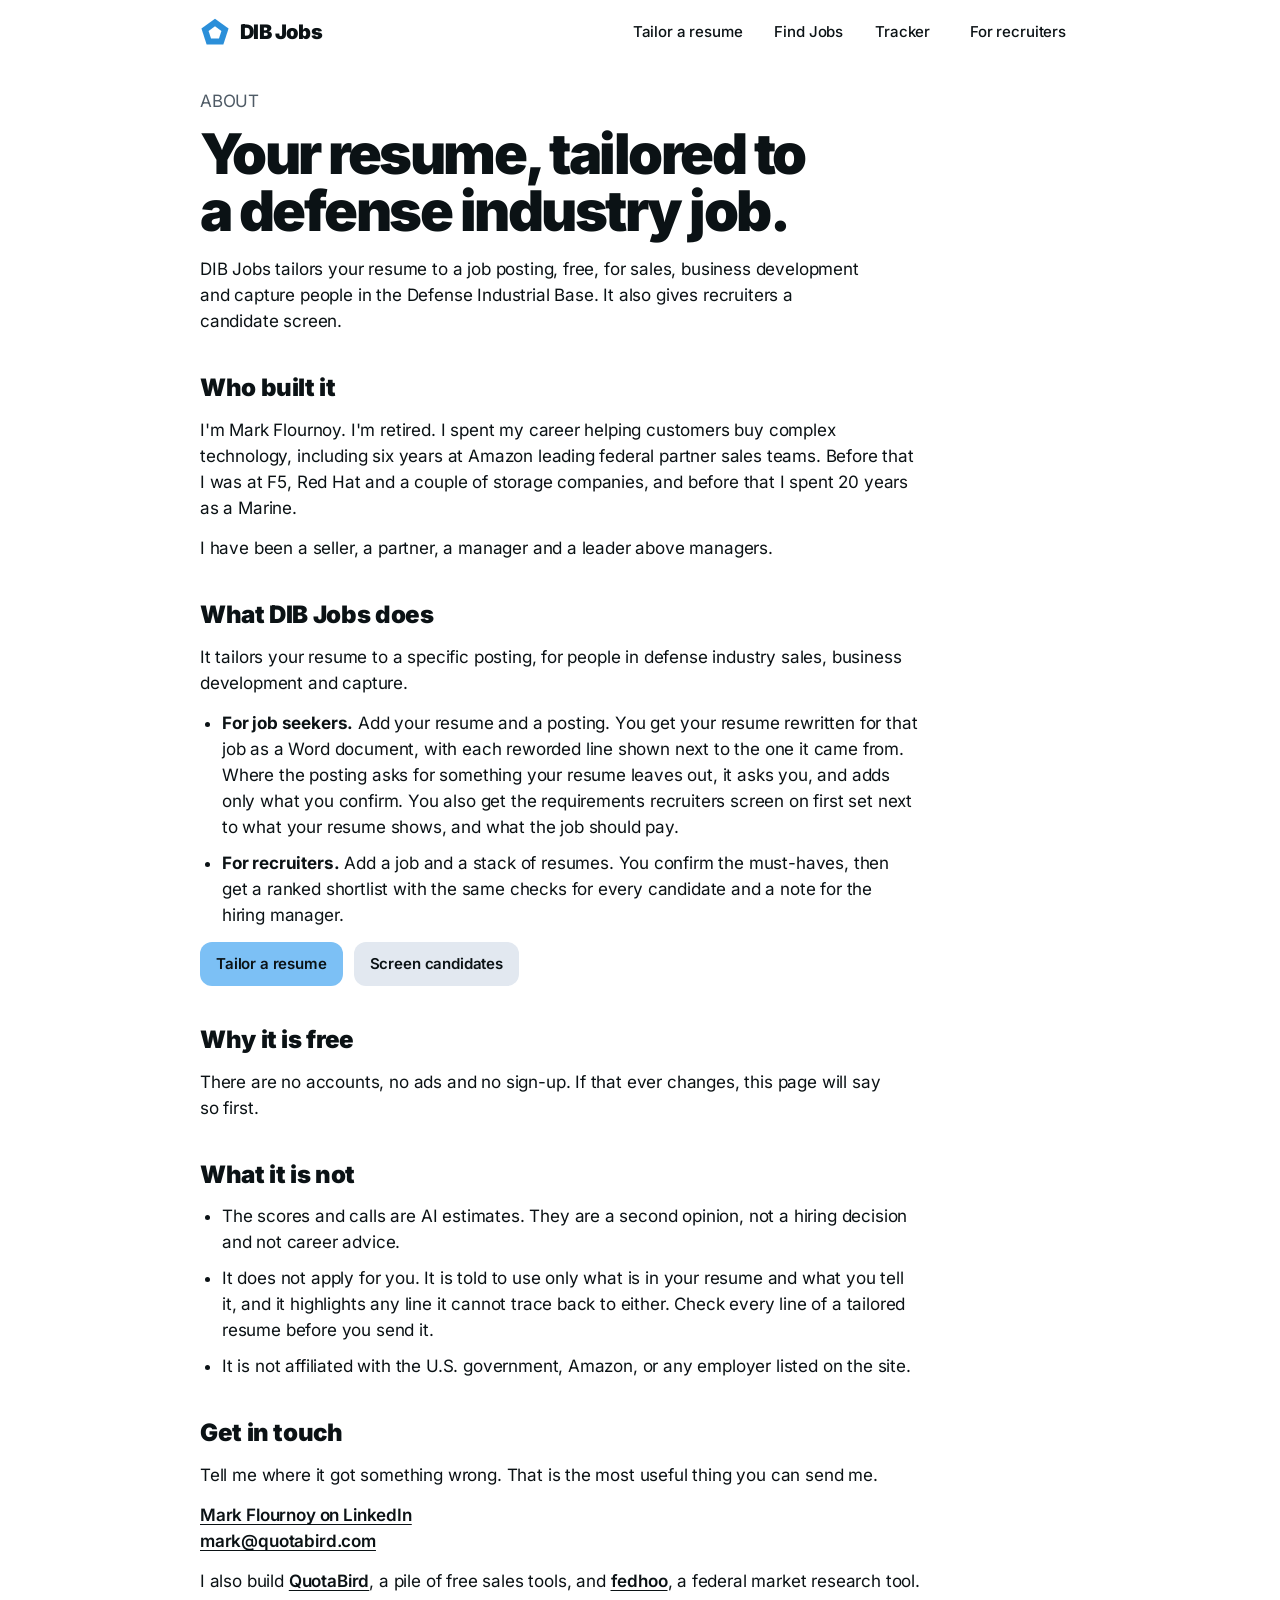
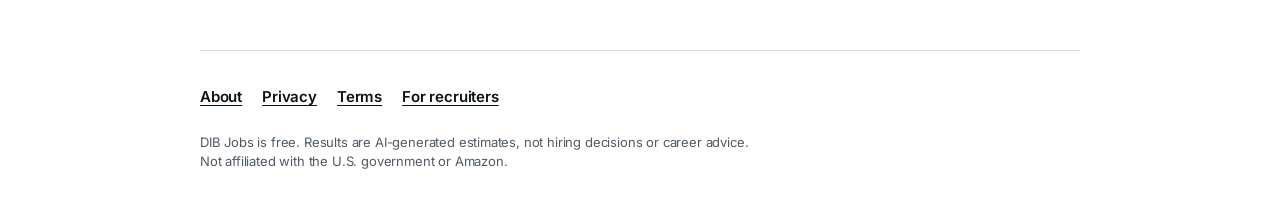
==== commit 3d1d054e: "tailor" ====
--- a/about/index.html
+++ b/about/index.html
@@ -13,7 +13,7 @@
     <meta property="og:title" content="About DIB Jobs">
     <meta property="og:description" content="Who built DIB Jobs, what it does for defense industry job seekers and recruiters, and why it is free.">
     <meta property="og:url" content="https://dibjobs.com/about/">
-    <meta property="og:image" content="https://dibjobs.com/og-fit-83-2x.png">
+    <meta property="og:image" content="https://dibjobs.com/og-dibjobs-2x.png">
     <meta name="twitter:card" content="summary_large_image">
     <!-- Icons -->
     <link rel="icon" href="../favicon.ico" sizes="48x48">
@@ -21,7 +21,7 @@
     <link rel="apple-touch-icon" href="../apple-touch-icon.png">
     <link rel="manifest" href="../site.webmanifest">
     <link rel="preload" href="../assets/fonts/inter-latin-wght-normal.woff2" as="font" type="font/woff2" crossorigin>
-    <link rel="stylesheet" href="../assets/app.css?v=44">
+    <link rel="stylesheet" href="../assets/app.css?v=47">
     <!-- Google tag (gtag.js) -->
     <script async src="https://www.googletagmanager.com/gtag/js?id=G-N10ZLNFZHE"></script>
     <script>
@@ -42,7 +42,7 @@
         <span class="brand-title">DIB Jobs</span>
     </a>
     <nav class="nav" id="mainTabs" aria-label="Sections">
-        <a class="nav-item" href="../">Check a job</a>
+        <a class="nav-item" href="../">Tailor a resume</a>
         <a class="nav-item" href="../#find">Find Jobs</a>
         <a class="nav-item" href="../#tracker">Tracker</a>
     </nav>
@@ -59,8 +59,8 @@
     <article class="view doc">
         <div class="page-intro">
             <p class="eyebrow">About</p>
-            <h1 class="h1">A second opinion on a defense industry job.</h1>
-            <p class="lede">DIB Jobs is a free job fit check for sales, business development and capture people in the Defense Industrial Base, and a candidate screen for the recruiters who hire them.</p>
+            <h1 class="h1">Your resume, tailored to a defense industry job.</h1>
+            <p class="lede">DIB Jobs tailors your resume to a job posting, free, for sales, business development and capture people in the Defense Industrial Base. It also gives recruiters a candidate screen.</p>
         </div>
         <section>
             <h2>Who built it</h2>
@@ -69,12 +69,12 @@
         </section>
         <section>
             <h2>What DIB Jobs does</h2>
-            <p>It answers one question for people in defense industry sales, business development and capture: is this job a good fit?</p>
+            <p>It tailors your resume to a specific posting, for people in defense industry sales, business development and capture.</p>
             <ul>
-                <li><strong>For job seekers.</strong> Add your resume and a posting. You get a straight answer, the requirements recruiters screen on first set next to what your resume shows, what the job should pay, and your resume rewritten for that job using only what is already in it.</li>
+                <li><strong>For job seekers.</strong> Add your resume and a posting. You get your resume rewritten for that job as a Word document, with each reworded line shown next to the one it came from. Where the posting asks for something your resume leaves out, it asks you, and adds only what you confirm. You also get the requirements recruiters screen on first set next to what your resume shows, and what the job should pay.</li>
                 <li><strong>For recruiters.</strong> Add a job and a stack of resumes. You confirm the must-haves, then get a ranked shortlist with the same checks for every candidate and a note for the hiring manager.</li>
             </ul>
-            <p><a class="btn primary" href="../">Check a job</a> <a class="btn" href="../screen/">Screen candidates</a></p>
+            <p><a class="btn primary" href="../">Tailor a resume</a> <a class="btn" href="../screen/">Screen candidates</a></p>
         </section>
         <section>
             <h2>Why it is free</h2>
@@ -84,7 +84,7 @@
             <h2>What it is not</h2>
             <ul>
                 <li>The scores and calls are AI estimates. They are a second opinion, not a hiring decision and not career advice.</li>
-                <li>It does not apply for you, and it does not invent experience. Check every line of a tailored resume before you send it.</li>
+                <li>It does not apply for you. It is told to use only what is in your resume and what you tell it, and it highlights any line it cannot trace back to either. Check every line of a tailored resume before you send it.</li>
                 <li>It is not affiliated with the U.S. government, Amazon, or any employer listed on the site.</li>
             </ul>
         </section>
--- a/assets/app.css
+++ b/assets/app.css
@@ -231,7 +231,6 @@
 .skeleton { position: relative; overflow: hidden; border-radius: var(--r-seg); background: var(--control); }
 .skeleton::after { content: ''; position: absolute; inset: 0; transform: translateX(-100%); background: linear-gradient(90deg, transparent, rgba(255,255,255,.7), transparent); animation: shimmer 1.4s infinite; }
 @keyframes shimmer { to { transform: translateX(100%); } }
-.sk-line { height: 16px; margin-top: 12px; }
 
 /* ---------- Verdict: big number, plain judgment, explanation ---------- */
 .verdict { border-radius: var(--r-lg); padding: 24px; background: var(--panel); transition: background 200ms var(--ease); }
@@ -566,7 +565,6 @@
 .search-fields { display: grid; grid-template-columns: 3fr 2fr; gap: 12px 14px; }
 .optional { font-weight: 400; font-size: 13px; color: var(--muted); margin-left: 4px; }
 .search-actions { display: flex; align-items: center; gap: 8px 12px; flex-wrap: wrap; }
-.query-line span { font-weight: 600; color: var(--ink); word-break: break-word; }
 #searchForm details.disclosure, .save-form { border-top: 1px solid var(--hairline); padding-top: 4px; }
 .save-form { padding-top: 16px; }
 #handoffInput { min-height: 96px; max-height: 240px; }
@@ -591,30 +589,10 @@
 #starterChips .btn.text { min-height: 44px; }
 @media (max-width: 879px) { .search-fields.three { grid-template-columns: 1fr 1fr; } .search-fields.three > :first-child { grid-column: 1 / -1; } }
 #starterChips .btn.text { white-space: normal; text-align: left; min-width: 0; }
-#exampleBanner { align-items: center; flex-wrap: wrap; } #exampleBanner .btn { margin: 0; }
 
 /* v14: the example answer is on screen for first-time visitors */
 .example-note { font: 400 15px/22px var(--font); color: var(--muted); }
 .example-note strong { color: var(--ink); font-weight: 700; }
-#exampleExpand { display: none; align-self: flex-start; }
-@media (max-width: 879px) {
-    /* On small screens the example stays compact so the inputs are still on the first screen */
-    body.example-compact #recEvidence, body.example-compact #recReasons, body.example-compact #recNext, body.example-compact #tailorTeaser,
-    body.example-compact #actionBar, body.example-compact #breakdown, body.example-compact #results,
-    body.example-compact #verdictChip, body.example-compact #scoreDelta { display: none !important; }
-    body.example-compact #exampleExpand { display: inline-flex; }
-    body.example-compact .verdict { padding: 16px 18px; }
-    body.example-compact .verdict-num b { font-size: 64px; line-height: 58px; }
-    body.example-compact #recHeadline { font-size: 17px; line-height: 24px; }
-}
-@media print { .example-note, #exampleExpand { display: none !important; } }
-@media (max-width: 879px) {
-    body.example-compact #recHeadline, body.example-compact .example-note { display: none !important; }
-    body.example-compact .verdict-head { flex-wrap: nowrap; align-items: center; gap: 14px; }
-    body.example-compact .verdict-head .verdict-label { flex: 1 1 auto; font-size: 24px; line-height: 26px; margin: 0; }
-    body.example-compact .verdict-num { margin-top: 6px; }
-    body.example-compact #verdictWrap { gap: 10px; }
-}
 
 /* v18: comparisons (several jobs, or several resume versions) */
 .batch-title { font-size: 28px; line-height: 30px; margin: 6px 0 0; }
@@ -647,16 +625,11 @@
 @media (max-width: 699px) { #exampleBanner .btn, #jobLinkHelp .btn { flex: 1 1 100%; justify-content: center; } }
 
 /* v22: the tailored resume is promoted next to the verdict */
-.tailor-teaser { display: flex; align-items: center; flex-wrap: wrap; gap: 10px 14px; padding: 14px 16px; border-radius: var(--r-md); background: var(--panel); }
-.tailor-teaser > .icon { width: 22px; height: 22px; flex: none; }
-.tailor-teaser > .grow { flex: 1 1 200px; }
-.tailor-teaser .body-sm { color: var(--muted); margin-top: 2px; }
 .score-shift { flex: none; padding: 4px 10px; border-radius: var(--r-seg); background: var(--good); font: 900 18px/24px var(--font); letter-spacing: -0.02em; white-space: nowrap; }
 .row.tight { gap: 8px; }
 .banner.success { background: var(--good); }
 #tailorScoreLine { align-items: center; }
-@media print { .tailor-teaser { display: none !important; } }
-.tailor-teaser .score-shift, #tailorScoreLine .score-shift { font-size: 16px; }
+#tailorScoreLine .score-shift { font-size: 16px; }
 
 /* v24: tailoring leads the result */
 .tailor-card { display: flex; flex-direction: column; gap: 12px; padding: 18px 20px; border-radius: var(--r-md); background: var(--panel); }
@@ -689,27 +662,20 @@
 .analyze-row #analyzeBtn { flex: 1 1 220px; }
 /* The check button stays in view: it rides the bottom of the window until its place in the form scrolls in. */
 .analyze-bar { position: sticky; bottom: 0; z-index: 5; margin: 0 -8px; padding: 10px 8px 12px; background: linear-gradient(to bottom, rgba(255,255,255,0), var(--page) 14px); }
-.resume-preview .src { display: none; margin-top: 2px; font-size: 13px; line-height: 18px; color: var(--muted); }
 .resume-preview.show-sources .src { display: block; }
-.resume-preview .src.flag { color: var(--danger-ink); font-weight: 600; }
 .switch-row.compact { padding: 0; }
-@media (max-width: 879px) { body.example-compact .req-list { display: none !important; } }
-@media print { .analyze-bar { position: static; } .resume-preview .src { display: none !important; } }
+@media print { .analyze-bar { position: static; } }
 
 .jump-link { color: var(--ink); font-weight: 600; text-underline-offset: 3px; }
 #companyBoards a[hidden], #companyBoards .board-group[hidden] { display: none !important; }
 #employers { scroll-margin-top: 16px; }
 /* Phones, first visit: the compact example and the start of the form both fit on the first screen. */
-@media (max-width: 879px) { body.example-compact .page-intro .lede { display: none; } body.example-compact .page-intro { padding-bottom: 12px; } }
 
 /* v26: motion that reports honestly and points at what matters */
 .linear-progress.indeterminate > div { width: 35%; transition: none; animation: slide 1.3s ease-in-out infinite; }
 @keyframes slide { from { transform: translateX(-110%); } to { transform: translateX(300%); } }
-.resume-preview li.spotlight { animation: spotlight 2.6s ease-out; border-radius: 6px; }
-@keyframes spotlight { 0%, 45% { background: var(--caution); box-shadow: 0 0 0 6px var(--caution); } 100% { background: transparent; box-shadow: 0 0 0 6px transparent; } }
 @media (prefers-reduced-motion: reduce) {
     .linear-progress.indeterminate > div { animation: none; width: 100%; opacity: .45; }
-    .resume-preview li.spotlight { animation: none; background: var(--caution); box-shadow: 0 0 0 6px var(--caution); }
 }
 
 /* v27: phones start with the form and a one-line sample; errors sit at their field */
@@ -718,7 +684,6 @@
 @media (max-width: 879px) {
     .peek-inline:not([hidden]) { display: flex; }
     #examplePreview { display: none !important; }       /* the same sample is shown above, beside the job field */
-    #exampleLink { display: none; }
 }
 .panel > .field-error { margin-top: 8px; }
 #jobDescription[aria-invalid="true"] { border-color: var(--danger-ink); }
@@ -835,14 +800,9 @@
 @media (max-width: 699px) { .nav-more .menu-only { display: flex; } .nav-more .nav-item[aria-current="page"] { background: var(--panel); font-weight: 700; } }
 /* v37: a way to Find Jobs from the first screen; employers lead the Find Jobs view */
 .card-head { display: flex; align-items: baseline; justify-content: space-between; gap: 8px 16px; flex-wrap: wrap; }
-.find-hint { font: 400 14px/20px var(--font); color: var(--muted); }
-.find-hint { white-space: nowrap; }
-.find-hint .link-btn { display: inline; min-height: 0; width: auto; padding: 0; font: inherit; font-weight: 600; color: var(--ink); text-decoration: underline; text-underline-offset: 3px; }
 #buildSearch { scroll-margin-top: 16px; }
 
 /* v39: one sample preview, the role at a glance, a sample switch, and a role picker on employers */
-.peek-verdict { display: flex; align-items: center; gap: 14px; font: 400 16px/23px var(--font); }
-.peek-score { flex: none; font: 900 44px/44px var(--font); letter-spacing: -0.045em; }
 .sample-peek { margin-top: 0; }
 .snapshot { border-radius: var(--r-md); background: var(--panel); padding: 16px 16px 4px; }
 .snapshot > .eyebrow { margin-bottom: 4px; }
@@ -861,9 +821,6 @@
 .seg-btn { min-height: 38px; padding: 6px 12px; border: 0; border-radius: var(--r-seg); background: none; color: var(--ink); font: 600 14px/20px var(--font); cursor: pointer; }
 .seg-btn[aria-pressed="true"] { background: var(--ink); color: #fff; }
 .seg-btn:focus-visible { outline: 3px solid var(--ink); outline-offset: 2px; }
-.role-pick { display: flex; align-items: center; gap: 8px 12px; flex-wrap: wrap; }
-#employerRoles .chip { cursor: pointer; min-height: 36px; }
-#employerRoles .chip[aria-pressed="true"] { background: var(--ink); color: #fff; }
 @media print { .snapshot-ask .btn, .seg { display: none !important; } }
 /* v40: ready searches lead Find Jobs; the employer role is a menu, not a row of buttons */
 .jump-row { display: flex; flex-wrap: wrap; gap: 4px 20px; }
@@ -897,3 +854,45 @@
 a, button, summary, label, input, select, textarea, [role="button"] { touch-action: manipulation; }
 h1, h2, h3, .h1, .h3, .section-title, .verdict-label, .verdict-explain { text-wrap: balance; }
 p, li { text-wrap: pretty; }
+
+/* v45: tailoring is the product. The rewrite leads the result; the fit call explains it. */
+.tailor-lead { padding: 20px; gap: 14px; border: 2px solid var(--ink); background: var(--page); }
+.tailor-lead .title-md { font: 850 22px/26px var(--font); letter-spacing: -0.02em; }
+.tailor-lead .rewrite { background: var(--panel); }
+.tailor-lead .body-sm { color: var(--ink); font-size: 15px; line-height: 22px; }
+.tailor-lead .btn { align-self: auto; background: var(--control); }
+.tailor-lead .btn.primary { background: var(--action); }
+.tailor-lead[data-mode="working"] { min-height: 168px; }
+.tailor-lead[data-mode="gate"] { background: var(--caution); border-color: var(--ink); }
+.tailor-lead[data-mode="gate"] .btn:not(.primary) { background: var(--page); }
+.tailor-lead + .verdict { margin-top: 16px; }
+.change-list { padding: 18px 20px; border-radius: var(--r-md); background: var(--panel); }
+.change-list > * + * { margin-top: 10px; }
+.change-list .rewrite { background: var(--page); }
+#tailoredPreviewTitle { margin-top: 8px; }
+.sample-peek .rewrite, .peek-inline .rewrite { background: var(--page); }
+@media print { .change-list, #tailoredPreviewTitle { display: none !important; } }
+
+/* v47: follow-up questions and the visitor's own answers */
+.gap-card { display: flex; flex-direction: column; gap: 12px; margin-top: 16px; padding: 20px; border-radius: var(--r-md); background: var(--panel); }
+.gap-card .title-md { font: 800 20px/25px var(--font); letter-spacing: -0.02em; }
+.gap-card > .body-sm { font-size: 15px; line-height: 22px; max-width: 64ch; }
+.gap-card .field textarea { min-height: 72px; background: var(--page); }
+.gap-card .field .body-sm { display: block; margin-top: 6px; }
+.gap-card .field-label { font-weight: 650; line-height: 21px; }
+.gap-card .btn:not(.primary):not(.text) { align-self: flex-start; background: var(--page); }
+.gap-card[data-mode="skipped"] { flex-direction: row; flex-wrap: wrap; align-items: center; gap: 6px 16px; padding: 14px 20px; }
+.gap-card[data-mode="skipped"] .title-md { font-size: 16px; line-height: 22px; }
+.gap-card[data-mode="skipped"] > .body-sm { flex: 1 1 260px; color: var(--muted); }
+.keep-row { display: flex; align-items: center; gap: 10px; min-height: 44px; font: 500 15px/21px var(--font); cursor: pointer; }
+.keep-row .checkbox { margin: 0; }
+.gap-list { display: flex; flex-direction: column; gap: 8px; }
+.gap-list li { display: flex; flex-direction: column; gap: 2px; padding: 12px 14px; border-radius: var(--r-sm); background: var(--page); font: 500 15px/22px var(--font); }
+.answer-row { display: flex; align-items: flex-start; gap: 8px; padding: 10px 4px 10px 14px; border-radius: var(--r-sm); background: var(--panel); }
+.answer-row .body-md { font-size: 15px; line-height: 22px; overflow-wrap: anywhere; }
+/* The mark is drawn by CSS, so selecting and copying the preview still gives nothing but the resume. */
+.resume-preview li.answer { background: var(--good); box-shadow: 0 0 0 4px var(--good); border-radius: 4px; margin: 6px 0; }
+.resume-preview li.answer::after { content: 'From your answer'; display: inline-block; margin-left: 8px; padding: 0 7px; border-radius: 6px; background: var(--page); font: 650 12px/18px var(--font); white-space: nowrap; vertical-align: 1px; }
+.rewrite .after.from-answer { border-top: 0; background: var(--good); }
+.rewrite .after.from-answer .tag { color: var(--ink); }
+@media print { .gap-card { display: none !important; } .resume-preview li.answer { background: none; box-shadow: none; } .resume-preview li.answer::after { content: none; } }
